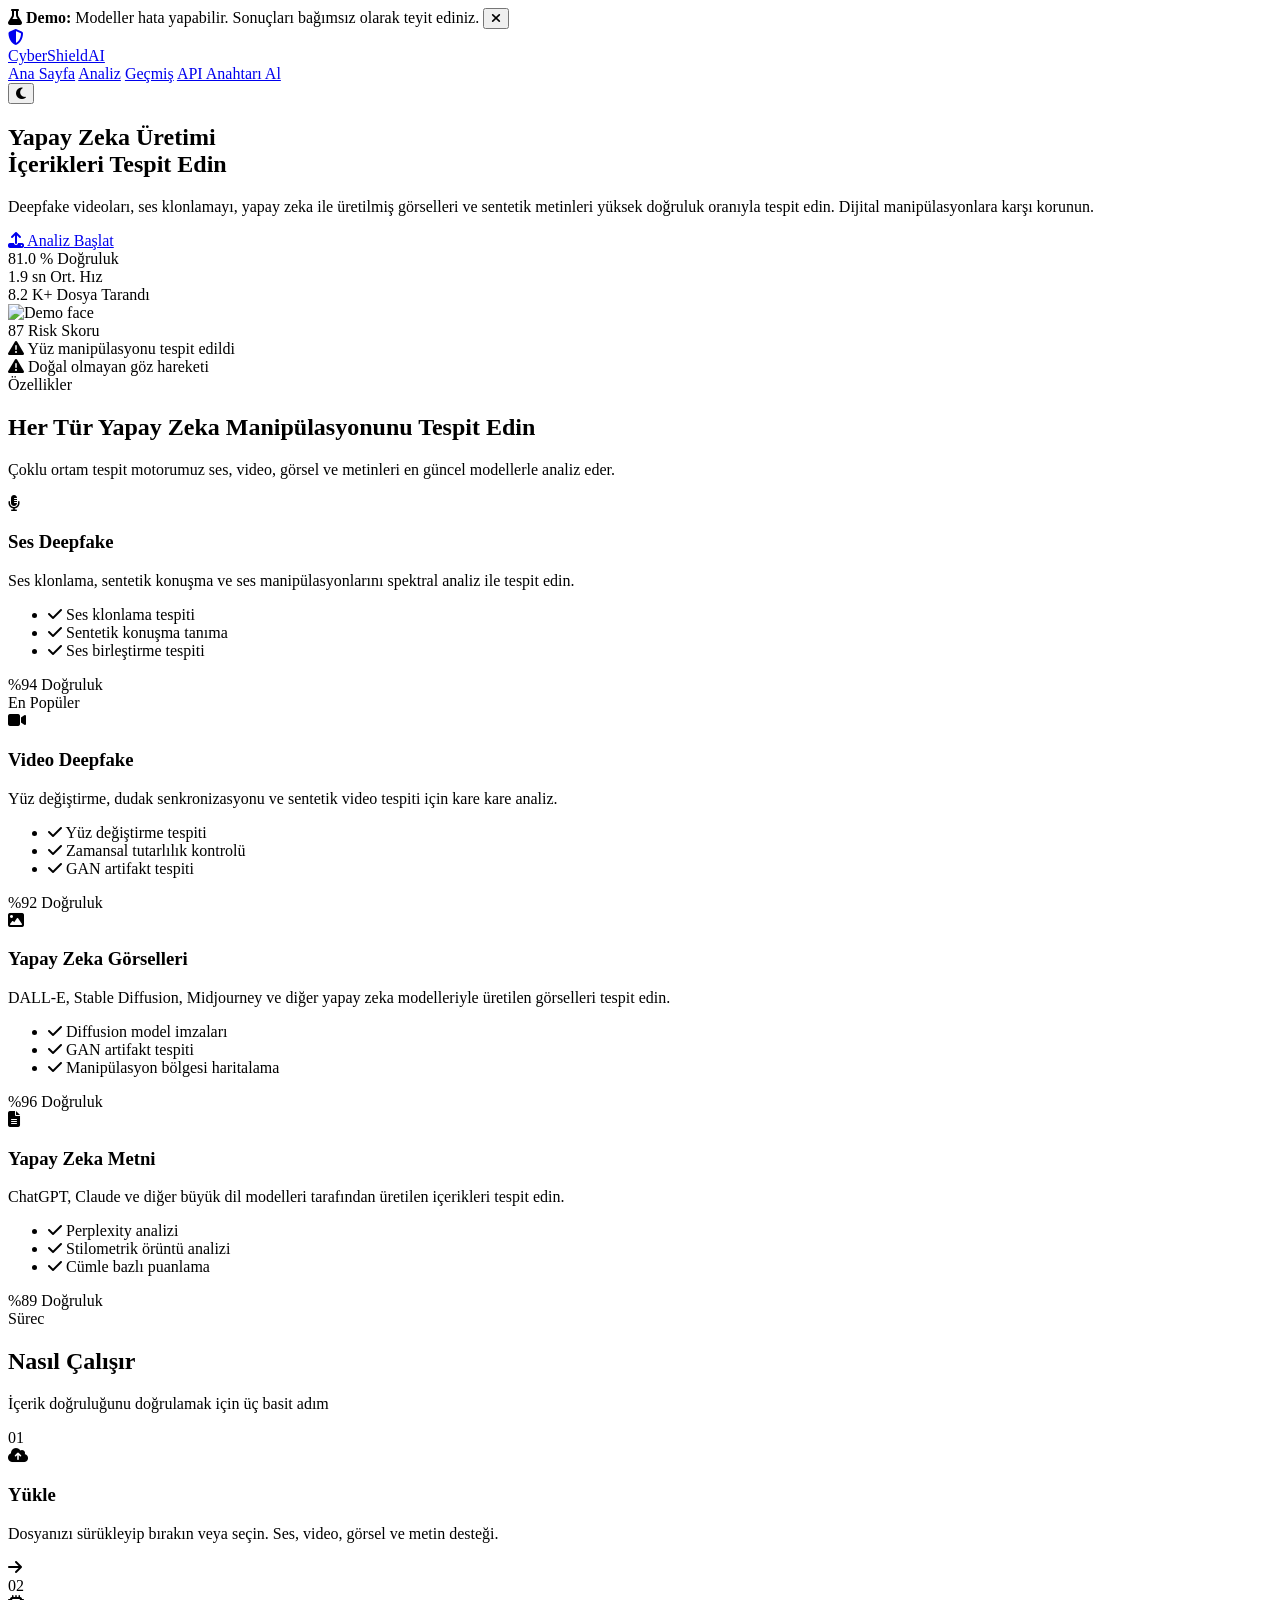
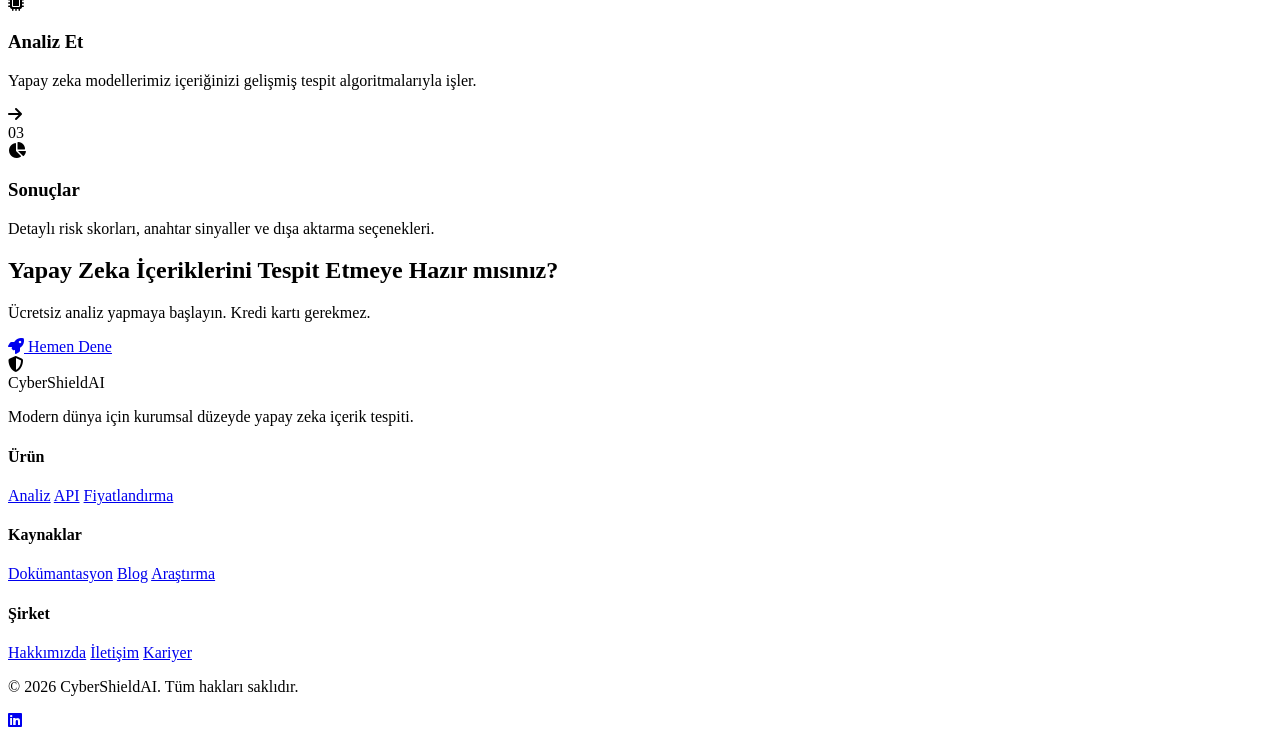
==== index.html @ 09f25995 "Rebrand from KovakAI to CyberShieldAI" ====
<!DOCTYPE html>
<html lang="en">
<head>
    <meta charset="UTF-8">
    <meta name="viewport" content="width=device-width, initial-scale=1.0">
    <title>CyberShieldAI - Yapay Zeka İçerik Tespit Platformu</title>
    <link rel="stylesheet" href="css/style.css">
    <link rel="stylesheet" href="https://cdnjs.cloudflare.com/ajax/libs/font-awesome/6.5.1/css/all.min.css">
    <link href="https://fonts.googleapis.com/css2?family=Inter:wght@300;400;500;600;700;800&display=swap" rel="stylesheet">
</head>
<body>
    <!-- Demo Disclaimer Banner -->
    <div class="demo-banner" id="demoBanner">
        <i class="fas fa-flask"></i>
        <span><strong>Demo:</strong> Modeller hata yapabilir. Sonuçları bağımsız olarak teyit ediniz.</span>
        <button class="banner-close" id="bannerClose" aria-label="Kapat"><i class="fas fa-times"></i></button>
    </div>

    <!-- Navigation -->
    <nav class="navbar">
        <div class="nav-container">
            <a href="index.html" class="logo">
                <div class="logo-icon">
                    <i class="fas fa-shield-halved"></i>
                </div>
                <span>CyberShieldAI</span>
            </a>
            <div class="nav-links">
                <a href="index.html" class="active">Ana Sayfa</a>
                <a href="analyze.html">Analiz</a>
                <a href="history.html">Geçmiş</a>
                <a href="api.html" class="nav-btn">API Anahtarı Al</a>
            </div>
            <button class="theme-toggle" id="themeToggle">
                <i class="fas fa-moon"></i>
            </button>
        </div>
    </nav>

    <!-- Hero Section -->
    <section class="hero">
        <div class="hero-bg">
            <div class="grid-overlay"></div>
            <div class="glow glow-1"></div>
            <div class="glow glow-2"></div>
        </div>
        <div class="hero-content">
            <h1 class="animate-fade-in-up">
                Yapay Zeka Üretimi<br>
                <span class="gradient-text">İçerikleri Tespit Edin</span>
            </h1>
            <p class="hero-subtitle animate-fade-in-up delay-1">
                Deepfake videoları, ses klonlamayı, yapay zeka ile üretilmiş görselleri ve sentetik metinleri 
                yüksek doğruluk oranıyla tespit edin. Dijital manipülasyonlara karşı korunun.
            </p>
            <div class="hero-buttons animate-fade-in-up delay-2">
                <a href="analyze.html" class="btn btn-primary btn-lg">
                    <i class="fas fa-upload"></i>
                    Analiz Başlat
                </a>
            </div>
            <div class="hero-stats animate-fade-in-up delay-3">
                <div class="stat">
                    <span class="stat-value" data-count="99.2">0</span>
                    <span class="stat-label">% Doğruluk</span>
                </div>
                <div class="stat-divider"></div>
                <div class="stat">
                    <span class="stat-value" data-count="2.3">0</span>
                    <span class="stat-label">sn Ort. Hız</span>
                </div>
                <div class="stat-divider"></div>
                <div class="stat">
                    <span class="stat-value" data-count="10">0</span>
                    <span class="stat-label">K+ Dosya Tarandı</span>
                </div>
            </div>
        </div>
        <div class="hero-visual animate-fade-in delay-2">
            <div class="demo-card">
                <div class="demo-card-header">
                    <span class="demo-dot red"></span>
                    <span class="demo-dot yellow"></span>
                    <span class="demo-dot green"></span>
                </div>
                <div class="demo-preview">
                    <div class="scan-animation">
                        <div class="scan-line"></div>
                        <img src="https://images.unsplash.com/photo-1507003211169-0a1dd7228f2d?w=300&h=300&fit=crop" alt="Demo face" class="demo-face">
                        <div class="detection-boxes">
                            <div class="detection-box box-1"></div>
                            <div class="detection-box box-2"></div>
                        </div>
                    </div>
                    <div class="demo-result">
                        <div class="risk-indicator high">
                            <span class="risk-value">87</span>
                            <span class="risk-label">Risk Skoru</span>
                        </div>
                        <div class="demo-signals">
                            <div class="signal high"><i class="fas fa-exclamation-triangle"></i> Yüz manipülasyonu tespit edildi</div>
                            <div class="signal medium"><i class="fas fa-warning"></i> Doğal olmayan göz hareketi</div>
                        </div>
                    </div>
                </div>
            </div>
        </div>
    </section>

    <!-- Features Section -->
    <section class="features" id="features">
        <div class="container">
            <div class="section-header">
                <span class="section-badge">Özellikler</span>
                <h2>Her Tür <span class="gradient-text">Yapay Zeka Manipülasyonunu</span> Tespit Edin</h2>
                <p>Çoklu ortam tespit motorumuz ses, video, görsel ve metinleri en güncel modellerle analiz eder.</p>
            </div>
            <div class="features-grid">
                <div class="feature-card">
                    <div class="feature-icon audio">
                        <i class="fas fa-microphone-lines"></i>
                    </div>
                    <h3>Ses Deepfake</h3>
                    <p>Ses klonlama, sentetik konuşma ve ses manipülasyonlarını spektral analiz ile tespit edin.</p>
                    <ul class="feature-list">
                        <li><i class="fas fa-check"></i> Ses klonlama tespiti</li>
                        <li><i class="fas fa-check"></i> Sentetik konuşma tanıma</li>
                        <li><i class="fas fa-check"></i> Ses birleştirme tespiti</li>
                    </ul>
                    <div class="feature-accuracy">
                        <div class="accuracy-bar">
                            <div class="accuracy-fill" style="width: 94%"></div>
                        </div>
                        <span>%94 Doğruluk</span>
                    </div>
                </div>
                <div class="feature-card featured">
                    <div class="featured-badge">En Popüler</div>
                    <div class="feature-icon video">
                        <i class="fas fa-video"></i>
                    </div>
                    <h3>Video Deepfake</h3>
                    <p>Yüz değiştirme, dudak senkronizasyonu ve sentetik video tespiti için kare kare analiz.</p>
                    <ul class="feature-list">
                        <li><i class="fas fa-check"></i> Yüz değiştirme tespiti</li>
                        <li><i class="fas fa-check"></i> Zamansal tutarlılık kontrolü</li>
                        <li><i class="fas fa-check"></i> GAN artifakt tespiti</li>
                    </ul>
                    <div class="feature-accuracy">
                        <div class="accuracy-bar">
                            <div class="accuracy-fill" style="width: 92%"></div>
                        </div>
                        <span>%92 Doğruluk</span>
                    </div>
                </div>
                <div class="feature-card">
                    <div class="feature-icon image">
                        <i class="fas fa-image"></i>
                    </div>
                    <h3>Yapay Zeka Görselleri</h3>
                    <p>DALL-E, Stable Diffusion, Midjourney ve diğer yapay zeka modelleriyle üretilen görselleri tespit edin.</p>
                    <ul class="feature-list">
                        <li><i class="fas fa-check"></i> Diffusion model imzaları</li>
                        <li><i class="fas fa-check"></i> GAN artifakt tespiti</li>
                        <li><i class="fas fa-check"></i> Manipülasyon bölgesi haritalama</li>
                    </ul>
                    <div class="feature-accuracy">
                        <div class="accuracy-bar">
                            <div class="accuracy-fill" style="width: 96%"></div>
                        </div>
                        <span>%96 Doğruluk</span>
                    </div>
                </div>
                <div class="feature-card">
                    <div class="feature-icon text">
                        <i class="fas fa-file-lines"></i>
                    </div>
                    <h3>Yapay Zeka Metni</h3>
                    <p>ChatGPT, Claude ve diğer büyük dil modelleri tarafından üretilen içerikleri tespit edin.</p>
                    <ul class="feature-list">
                        <li><i class="fas fa-check"></i> Perplexity analizi</li>
                        <li><i class="fas fa-check"></i> Stilometrik örüntü analizi</li>
                        <li><i class="fas fa-check"></i> Cümle bazlı puanlama</li>
                    </ul>
                    <div class="feature-accuracy">
                        <div class="accuracy-bar">
                            <div class="accuracy-fill" style="width: 89%"></div>
                        </div>
                        <span>%89 Doğruluk</span>
                    </div>
                </div>
            </div>
        </div>
    </section>

    <!-- How It Works -->
    <section class="how-it-works">
        <div class="container">
            <div class="section-header">
                <span class="section-badge">Sürec</span>
                <h2>Nasıl <span class="gradient-text">Çalışır</span></h2>
                <p>İçerik doğruluğunu doğrulamak için üç basit adım</p>
            </div>
            <div class="steps">
                <div class="step">
                    <div class="step-number">01</div>
                    <div class="step-icon">
                        <i class="fas fa-cloud-arrow-up"></i>
                    </div>
                    <h3>Yükle</h3>
                    <p>Dosyanızı sürükleyip bırakın veya seçin. Ses, video, görsel ve metin desteği.</p>
                </div>
                <div class="step-connector">
                    <div class="connector-line"></div>
                    <i class="fas fa-arrow-right"></i>
                </div>
                <div class="step">
                    <div class="step-number">02</div>
                    <div class="step-icon">
                        <i class="fas fa-microchip"></i>
                    </div>
                    <h3>Analiz Et</h3>
                    <p>Yapay zeka modellerimiz içeriğinizi gelişmiş tespit algoritmalarıyla işler.</p>
                </div>
                <div class="step-connector">
                    <div class="connector-line"></div>
                    <i class="fas fa-arrow-right"></i>
                </div>
                <div class="step">
                    <div class="step-number">03</div>
                    <div class="step-icon">
                        <i class="fas fa-chart-pie"></i>
                    </div>
                    <h3>Sonuçlar</h3>
                    <p>Detaylı risk skorları, anahtar sinyaller ve dışa aktarma seçenekleri.</p>
                </div>
            </div>
        </div>
    </section>

    <!-- CTA Section -->
    <section class="cta">
        <div class="container">
            <div class="cta-content">
                <h2>Yapay Zeka İçeriklerini Tespit Etmeye Hazır mısınız?</h2>
                <p>Ücretsiz analiz yapmaya başlayın. Kredi kartı gerekmez.</p>
                <a href="analyze.html" class="btn btn-primary btn-lg">
                    <i class="fas fa-rocket"></i>
                    Hemen Dene
                </a>
            </div>
        </div>
    </section>

    <!-- Footer -->
    <footer class="footer">
        <div class="container">
            <div class="footer-content">
                <div class="footer-brand">
                    <div class="logo">
                        <div class="logo-icon">
                            <i class="fas fa-shield-halved"></i>
                        </div>
                        <span>CyberShieldAI</span>
                    </div>
                    <p>Modern dünya için kurumsal düzeyde yapay zeka içerik tespiti.</p>
                </div>
                <div class="footer-links">
                    <div class="footer-column">
                        <h4>Ürün</h4>
                        <a href="analyze.html">Analiz</a>
                        <a href="api.html">API</a>
                        <a href="pricing.html">Fiyatlandırma</a>
                    </div>
                    <div class="footer-column">
                        <h4>Kaynaklar</h4>
                        <a href="about.html">Dokümantasyon</a>
                        <a href="about.html">Blog</a>
                        <a href="about.html">Araştırma</a>
                    </div>
                    <div class="footer-column">
                        <h4>Şirket</h4>
                        <a href="about.html">Hakkımızda</a>
                        <a href="contact.html">İletişim</a>
                        <a href="contact.html">Kariyer</a>
                    </div>
                </div>
            </div>
            <div class="footer-bottom">
                <p>&copy; 2026 CyberShieldAI. Tüm hakları saklıdır.</p>
                <div class="footer-social">
                    <a href="https://www.linkedin.com/company/cybershieldai" target="_blank" rel="noopener"><i class="fab fa-linkedin"></i></a>
                </div>
            </div>
        </div>
    </footer>

    <script src="js/main.js"></script>
</body>
</html>
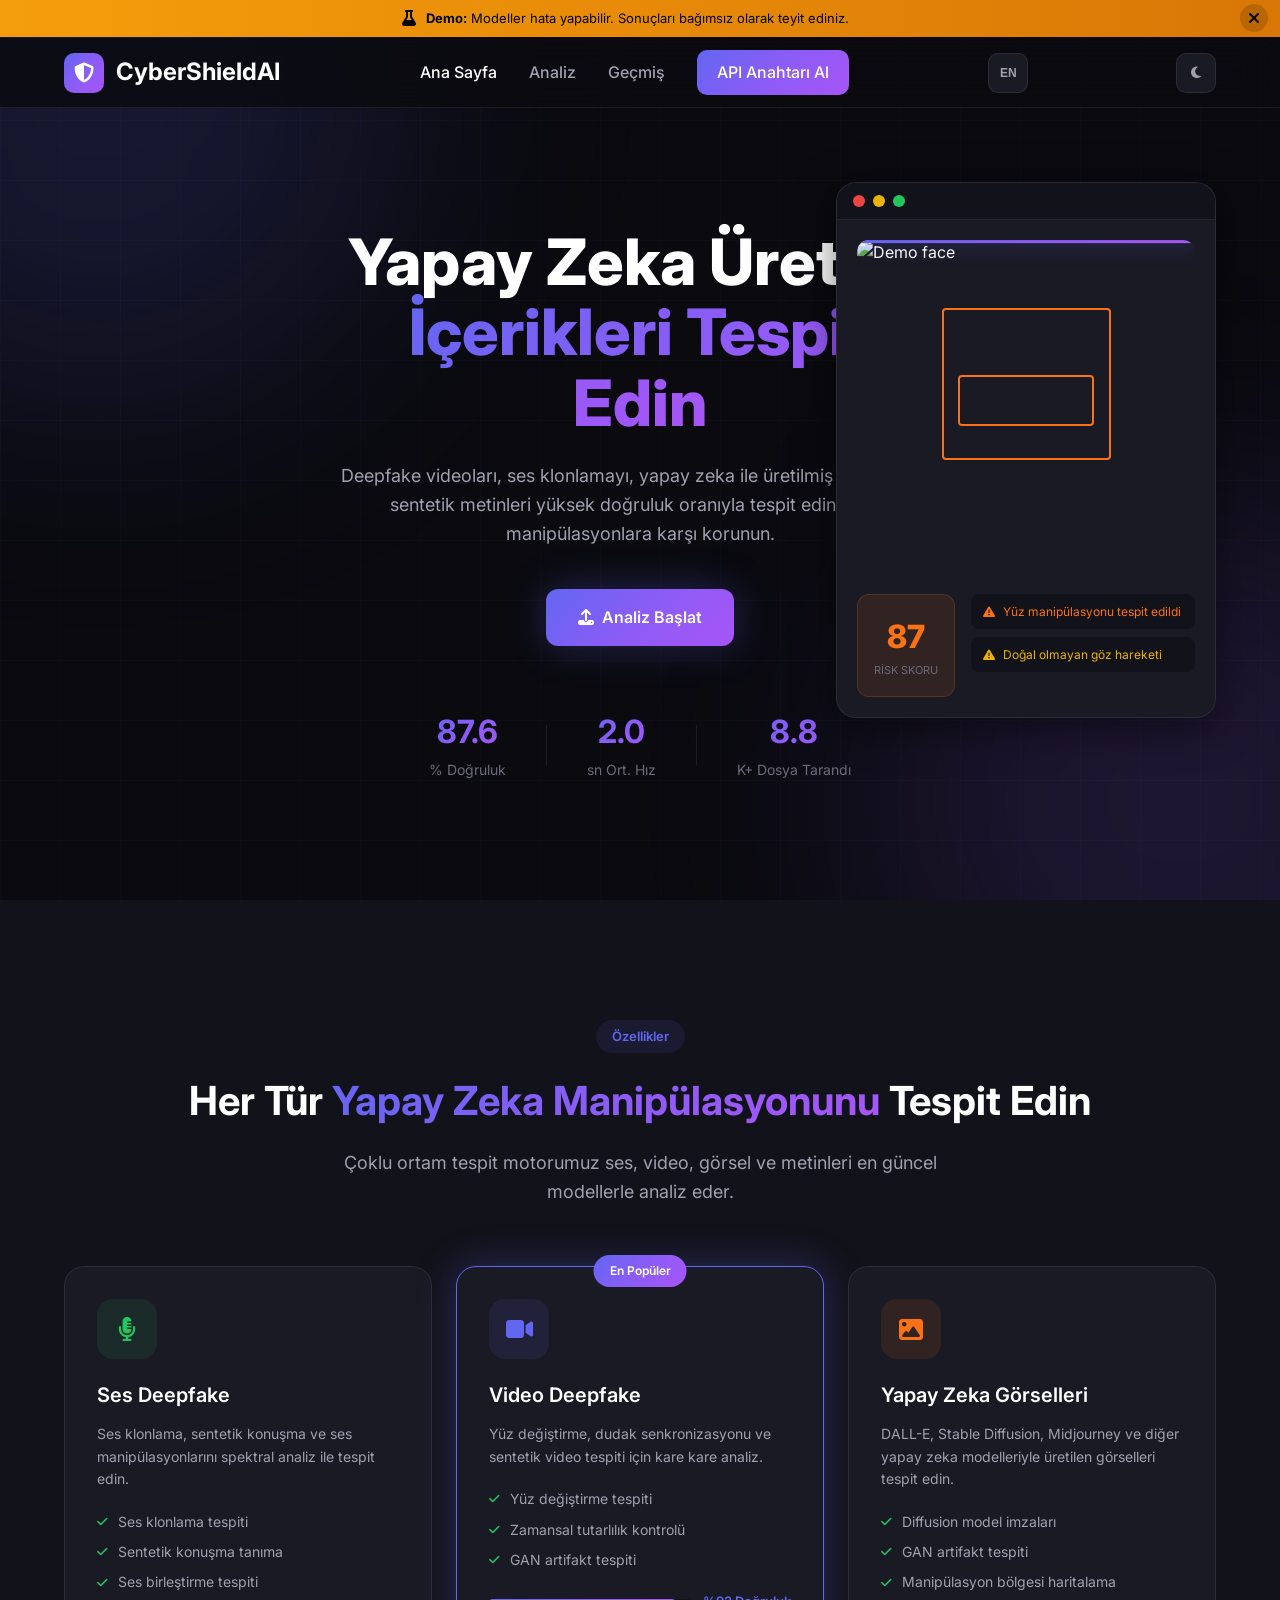
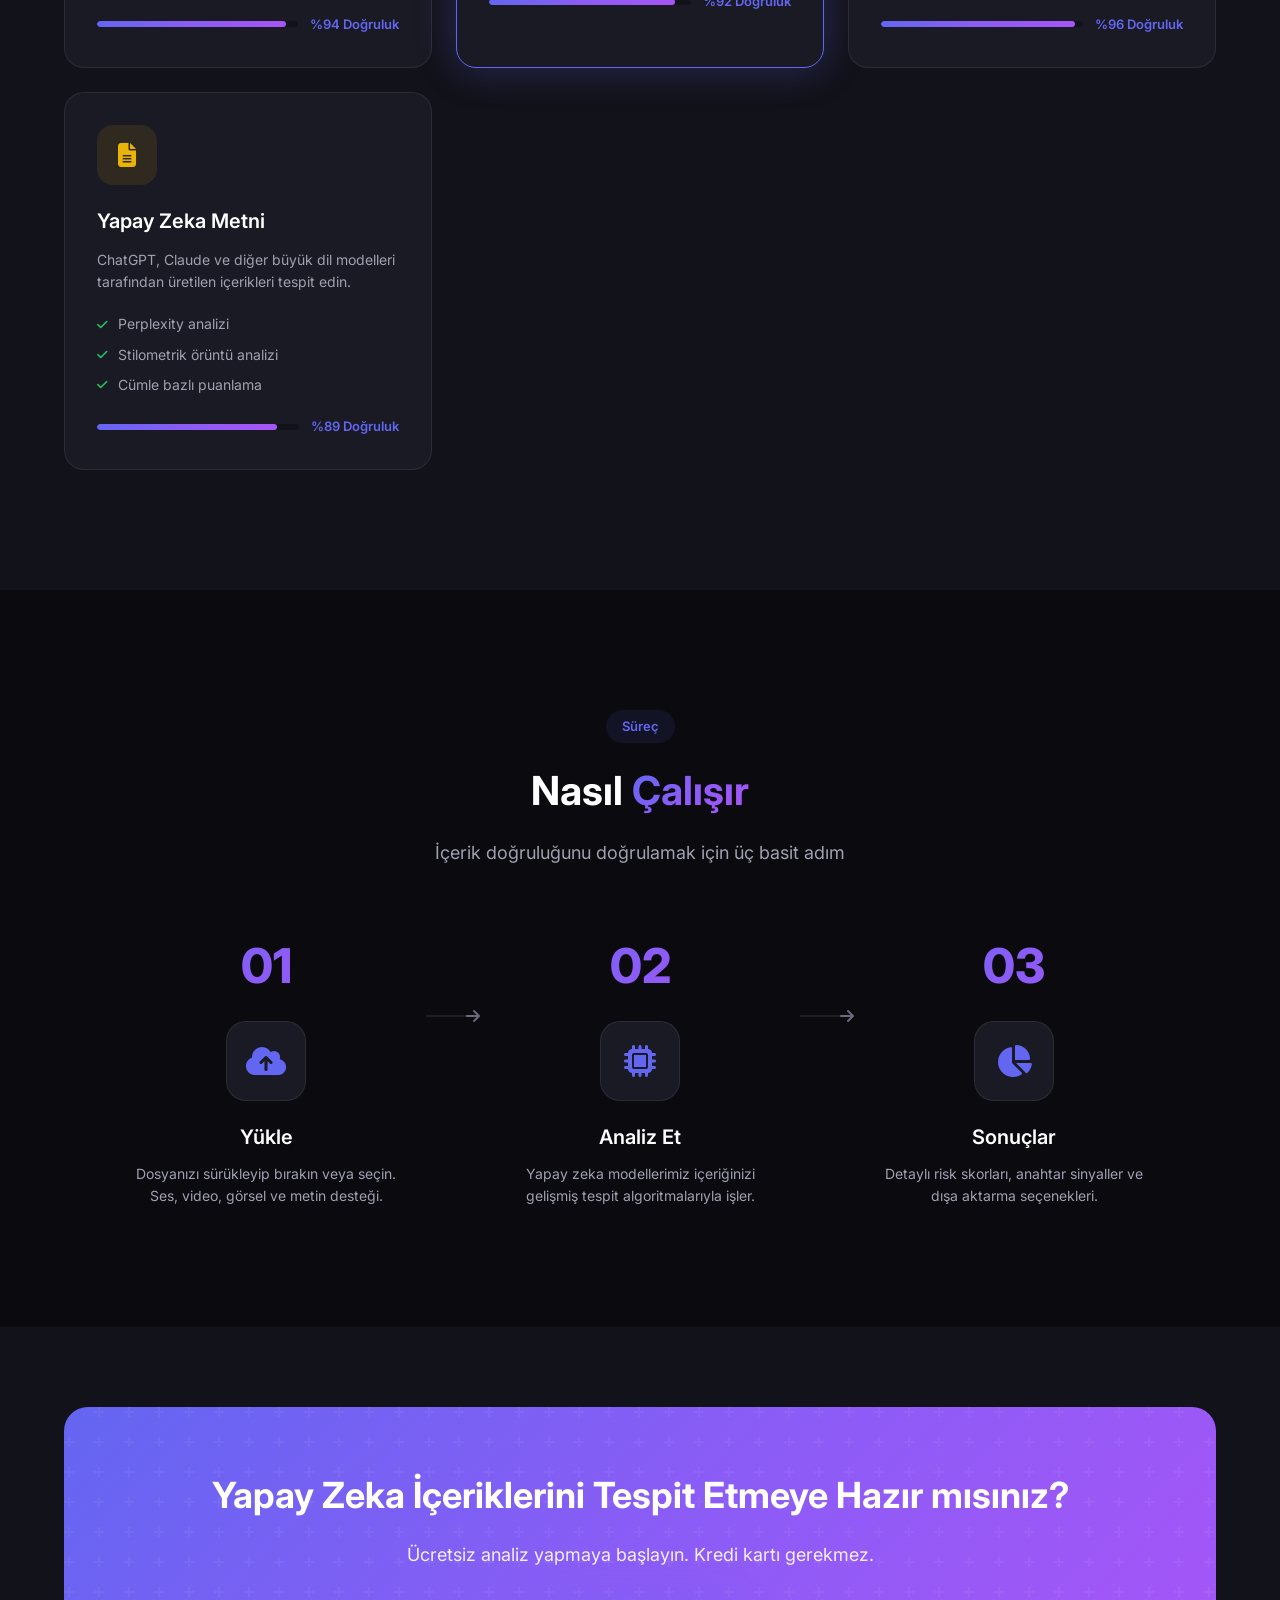
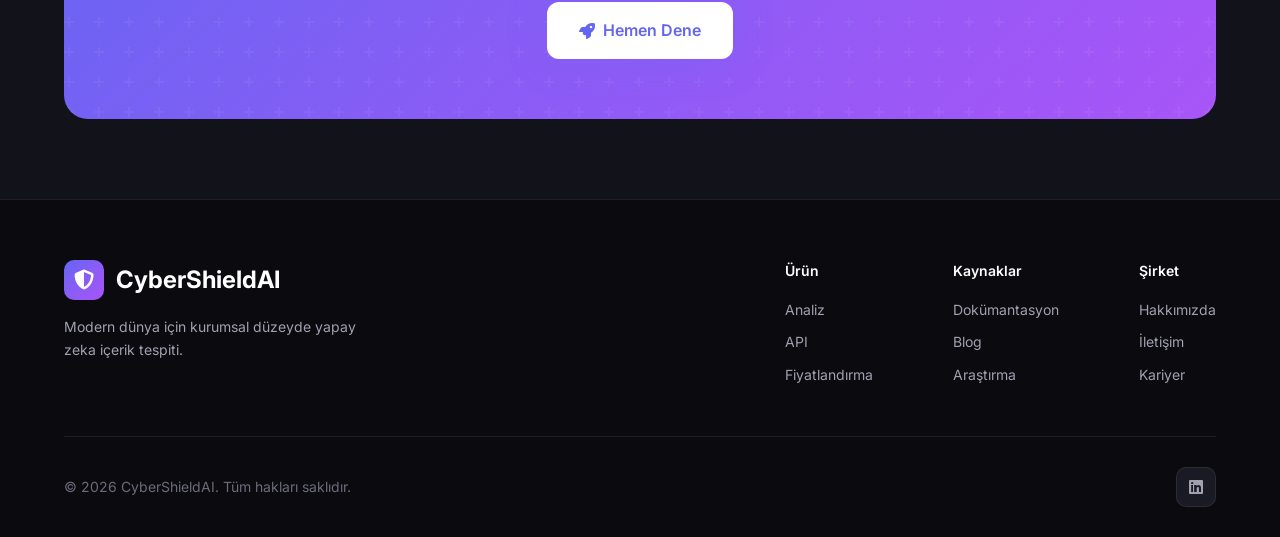
==== commit 145f19a0: "Add bilingual TR/EN language support with toggle button" ====
--- a/index.html
+++ b/index.html
@@ -12,7 +12,7 @@
     <!-- Demo Disclaimer Banner -->
     <div class="demo-banner" id="demoBanner">
         <i class="fas fa-flask"></i>
-        <span><strong>Demo:</strong> Modeller hata yapabilir. Sonuçları bağımsız olarak teyit ediniz.</span>
+        <span data-i18n="banner.text"><strong>Demo:</strong> Modeller hata yapabilir. Sonuçları bağımsız olarak teyit ediniz.</span>
         <button class="banner-close" id="bannerClose" aria-label="Kapat"><i class="fas fa-times"></i></button>
     </div>
 
@@ -27,10 +27,13 @@
             </a>
             <div class="nav-links">
                 <a href="index.html" class="active">Ana Sayfa</a>
-                <a href="analyze.html">Analiz</a>
-                <a href="history.html">Geçmiş</a>
-                <a href="api.html" class="nav-btn">API Anahtarı Al</a>
-            </div>
+                <a href="analyze.html" data-i18n="nav.analyze">Analiz</a>
+                <a href="history.html" data-i18n="nav.history">Geçmiş</a>
+                <a href="api.html" class="nav-btn" data-i18n="nav.api">API Anahtarı Al</a>
+            </div>
+            <button class="lang-toggle" id="langToggle" title="Switch Language">
+                <span>EN</span>
+            </button>
             <button class="theme-toggle" id="themeToggle">
                 <i class="fas fa-moon"></i>
             </button>
@@ -46,33 +49,33 @@
         </div>
         <div class="hero-content">
             <h1 class="animate-fade-in-up">
-                Yapay Zeka Üretimi<br>
-                <span class="gradient-text">İçerikleri Tespit Edin</span>
+                <span data-i18n="hero.title1">Yapay Zeka Üretimi</span><br>
+                <span class="gradient-text" data-i18n="hero.title2">İçerikleri Tespit Edin</span>
             </h1>
-            <p class="hero-subtitle animate-fade-in-up delay-1">
+            <p class="hero-subtitle animate-fade-in-up delay-1" data-i18n="hero.subtitle">
                 Deepfake videoları, ses klonlamayı, yapay zeka ile üretilmiş görselleri ve sentetik metinleri 
                 yüksek doğruluk oranıyla tespit edin. Dijital manipülasyonlara karşı korunun.
             </p>
             <div class="hero-buttons animate-fade-in-up delay-2">
                 <a href="analyze.html" class="btn btn-primary btn-lg">
                     <i class="fas fa-upload"></i>
-                    Analiz Başlat
+                    <span data-i18n="hero.cta">Analiz Başlat</span>
                 </a>
             </div>
             <div class="hero-stats animate-fade-in-up delay-3">
                 <div class="stat">
                     <span class="stat-value" data-count="99.2">0</span>
-                    <span class="stat-label">% Doğruluk</span>
+                    <span class="stat-label" data-i18n="hero.accuracy">% Doğruluk</span>
                 </div>
                 <div class="stat-divider"></div>
                 <div class="stat">
                     <span class="stat-value" data-count="2.3">0</span>
-                    <span class="stat-label">sn Ort. Hız</span>
+                    <span class="stat-label" data-i18n="hero.speed">sn Ort. Hız</span>
                 </div>
                 <div class="stat-divider"></div>
                 <div class="stat">
                     <span class="stat-value" data-count="10">0</span>
-                    <span class="stat-label">K+ Dosya Tarandı</span>
+                    <span class="stat-label" data-i18n="hero.scanned">K+ Dosya Tarandı</span>
                 </div>
             </div>
         </div>
@@ -95,11 +98,11 @@
                     <div class="demo-result">
                         <div class="risk-indicator high">
                             <span class="risk-value">87</span>
-                            <span class="risk-label">Risk Skoru</span>
+                            <span class="risk-label" data-i18n="demo.riskScore">Risk Skoru</span>
                         </div>
                         <div class="demo-signals">
-                            <div class="signal high"><i class="fas fa-exclamation-triangle"></i> Yüz manipülasyonu tespit edildi</div>
-                            <div class="signal medium"><i class="fas fa-warning"></i> Doğal olmayan göz hareketi</div>
+                            <div class="signal high"><i class="fas fa-exclamation-triangle"></i> <span data-i18n="demo.signal1">Yüz manipülasyonu tespit edildi</span></div>
+                            <div class="signal medium"><i class="fas fa-warning"></i> <span data-i18n="demo.signal2">Doğal olmayan göz hareketi</span></div>
                         </div>
                     </div>
                 </div>
@@ -111,82 +114,82 @@
     <section class="features" id="features">
         <div class="container">
             <div class="section-header">
-                <span class="section-badge">Özellikler</span>
-                <h2>Her Tür <span class="gradient-text">Yapay Zeka Manipülasyonunu</span> Tespit Edin</h2>
-                <p>Çoklu ortam tespit motorumuz ses, video, görsel ve metinleri en güncel modellerle analiz eder.</p>
+                <span class="section-badge" data-i18n="features.badge">Özellikler</span>
+                <h2 data-i18n="features.title">Her Tür <span class="gradient-text">Yapay Zeka Manipülasyonunu</span> Tespit Edin</h2>
+                <p data-i18n="features.subtitle">Çoklu ortam tespit motorumuz ses, video, görsel ve metinleri en güncel modellerle analiz eder.</p>
             </div>
             <div class="features-grid">
                 <div class="feature-card">
                     <div class="feature-icon audio">
                         <i class="fas fa-microphone-lines"></i>
                     </div>
-                    <h3>Ses Deepfake</h3>
-                    <p>Ses klonlama, sentetik konuşma ve ses manipülasyonlarını spektral analiz ile tespit edin.</p>
+                    <h3 data-i18n="features.audio.title">Ses Deepfake</h3>
+                    <p data-i18n="features.audio.desc">Ses klonlama, sentetik konuşma ve ses manipülasyonlarını spektral analiz ile tespit edin.</p>
                     <ul class="feature-list">
-                        <li><i class="fas fa-check"></i> Ses klonlama tespiti</li>
-                        <li><i class="fas fa-check"></i> Sentetik konuşma tanıma</li>
-                        <li><i class="fas fa-check"></i> Ses birleştirme tespiti</li>
+                        <li><i class="fas fa-check"></i> <span data-i18n="features.audio.item1">Ses klonlama tespiti</span></li>
+                        <li><i class="fas fa-check"></i> <span data-i18n="features.audio.item2">Sentetik konuşma tanıma</span></li>
+                        <li><i class="fas fa-check"></i> <span data-i18n="features.audio.item3">Ses birleştirme tespiti</span></li>
                     </ul>
                     <div class="feature-accuracy">
                         <div class="accuracy-bar">
                             <div class="accuracy-fill" style="width: 94%"></div>
                         </div>
-                        <span>%94 Doğruluk</span>
+                        <span>%94 <span data-i18n="features.accuracy">Doğruluk</span></span>
                     </div>
                 </div>
                 <div class="feature-card featured">
-                    <div class="featured-badge">En Popüler</div>
+                    <div class="featured-badge" data-i18n="features.video.badge">En Popüler</div>
                     <div class="feature-icon video">
                         <i class="fas fa-video"></i>
                     </div>
-                    <h3>Video Deepfake</h3>
-                    <p>Yüz değiştirme, dudak senkronizasyonu ve sentetik video tespiti için kare kare analiz.</p>
+                    <h3 data-i18n="features.video.title">Video Deepfake</h3>
+                    <p data-i18n="features.video.desc">Yüz değiştirme, dudak senkronizasyonu ve sentetik video tespiti için kare kare analiz.</p>
                     <ul class="feature-list">
-                        <li><i class="fas fa-check"></i> Yüz değiştirme tespiti</li>
-                        <li><i class="fas fa-check"></i> Zamansal tutarlılık kontrolü</li>
-                        <li><i class="fas fa-check"></i> GAN artifakt tespiti</li>
+                        <li><i class="fas fa-check"></i> <span data-i18n="features.video.item1">Yüz değiştirme tespiti</span></li>
+                        <li><i class="fas fa-check"></i> <span data-i18n="features.video.item2">Zamansal tutarlılık kontrolü</span></li>
+                        <li><i class="fas fa-check"></i> <span data-i18n="features.video.item3">GAN artifakt tespiti</span></li>
                     </ul>
                     <div class="feature-accuracy">
                         <div class="accuracy-bar">
                             <div class="accuracy-fill" style="width: 92%"></div>
                         </div>
-                        <span>%92 Doğruluk</span>
+                        <span>%92 <span data-i18n="features.accuracy">Doğruluk</span></span>
                     </div>
                 </div>
                 <div class="feature-card">
                     <div class="feature-icon image">
                         <i class="fas fa-image"></i>
                     </div>
-                    <h3>Yapay Zeka Görselleri</h3>
-                    <p>DALL-E, Stable Diffusion, Midjourney ve diğer yapay zeka modelleriyle üretilen görselleri tespit edin.</p>
+                    <h3 data-i18n="features.image.title">Yapay Zeka Görselleri</h3>
+                    <p data-i18n="features.image.desc">DALL-E, Stable Diffusion, Midjourney ve diğer yapay zeka modelleriyle üretilen görselleri tespit edin.</p>
                     <ul class="feature-list">
-                        <li><i class="fas fa-check"></i> Diffusion model imzaları</li>
-                        <li><i class="fas fa-check"></i> GAN artifakt tespiti</li>
-                        <li><i class="fas fa-check"></i> Manipülasyon bölgesi haritalama</li>
+                        <li><i class="fas fa-check"></i> <span data-i18n="features.image.item1">Diffusion model imzaları</span></li>
+                        <li><i class="fas fa-check"></i> <span data-i18n="features.image.item2">GAN artifakt tespiti</span></li>
+                        <li><i class="fas fa-check"></i> <span data-i18n="features.image.item3">Manipülasyon bölgesi haritalama</span></li>
                     </ul>
                     <div class="feature-accuracy">
                         <div class="accuracy-bar">
                             <div class="accuracy-fill" style="width: 96%"></div>
                         </div>
-                        <span>%96 Doğruluk</span>
+                        <span>%96 <span data-i18n="features.accuracy">Doğruluk</span></span>
                     </div>
                 </div>
                 <div class="feature-card">
                     <div class="feature-icon text">
                         <i class="fas fa-file-lines"></i>
                     </div>
-                    <h3>Yapay Zeka Metni</h3>
-                    <p>ChatGPT, Claude ve diğer büyük dil modelleri tarafından üretilen içerikleri tespit edin.</p>
+                    <h3 data-i18n="features.text.title">Yapay Zeka Metni</h3>
+                    <p data-i18n="features.text.desc">ChatGPT, Claude ve diğer büyük dil modelleri tarafından üretilen içerikleri tespit edin.</p>
                     <ul class="feature-list">
-                        <li><i class="fas fa-check"></i> Perplexity analizi</li>
-                        <li><i class="fas fa-check"></i> Stilometrik örüntü analizi</li>
-                        <li><i class="fas fa-check"></i> Cümle bazlı puanlama</li>
+                        <li><i class="fas fa-check"></i> <span data-i18n="features.text.item1">Perplexity analizi</span></li>
+                        <li><i class="fas fa-check"></i> <span data-i18n="features.text.item2">Stilometrik örüntü analizi</span></li>
+                        <li><i class="fas fa-check"></i> <span data-i18n="features.text.item3">Cümle bazlı puanlama</span></li>
                     </ul>
                     <div class="feature-accuracy">
                         <div class="accuracy-bar">
                             <div class="accuracy-fill" style="width: 89%"></div>
                         </div>
-                        <span>%89 Doğruluk</span>
+                        <span>%89 <span data-i18n="features.accuracy">Doğruluk</span></span>
                     </div>
                 </div>
             </div>
@@ -197,9 +200,9 @@
     <section class="how-it-works">
         <div class="container">
             <div class="section-header">
-                <span class="section-badge">Sürec</span>
-                <h2>Nasıl <span class="gradient-text">Çalışır</span></h2>
-                <p>İçerik doğruluğunu doğrulamak için üç basit adım</p>
+                <span class="section-badge" data-i18n="how.badge">Sürec</span>
+                <h2 data-i18n="how.title">Nasıl <span class="gradient-text">Çalışır</span></h2>
+                <p data-i18n="how.subtitle">İçerik doğruluğunu doğrulamak için üç basit adım</p>
             </div>
             <div class="steps">
                 <div class="step">
@@ -207,8 +210,8 @@
                     <div class="step-icon">
                         <i class="fas fa-cloud-arrow-up"></i>
                     </div>
-                    <h3>Yükle</h3>
-                    <p>Dosyanızı sürükleyip bırakın veya seçin. Ses, video, görsel ve metin desteği.</p>
+                    <h3 data-i18n="how.step1.title">Yükle</h3>
+                    <p data-i18n="how.step1.desc">Dosyanızı sürükleyip bırakın veya seçin. Ses, video, görsel ve metin desteği.</p>
                 </div>
                 <div class="step-connector">
                     <div class="connector-line"></div>
@@ -219,8 +222,8 @@
                     <div class="step-icon">
                         <i class="fas fa-microchip"></i>
                     </div>
-                    <h3>Analiz Et</h3>
-                    <p>Yapay zeka modellerimiz içeriğinizi gelişmiş tespit algoritmalarıyla işler.</p>
+                    <h3 data-i18n="how.step2.title">Analiz Et</h3>
+                    <p data-i18n="how.step2.desc">Yapay zeka modellerimiz içeriğinizi gelişmiş tespit algoritmalarıyla işler.</p>
                 </div>
                 <div class="step-connector">
                     <div class="connector-line"></div>
@@ -231,8 +234,8 @@
                     <div class="step-icon">
                         <i class="fas fa-chart-pie"></i>
                     </div>
-                    <h3>Sonuçlar</h3>
-                    <p>Detaylı risk skorları, anahtar sinyaller ve dışa aktarma seçenekleri.</p>
+                    <h3 data-i18n="how.step3.title">Sonuçlar</h3>
+                    <p data-i18n="how.step3.desc">Detaylı risk skorları, anahtar sinyaller ve dışa aktarma seçenekleri.</p>
                 </div>
             </div>
         </div>
@@ -242,11 +245,11 @@
     <section class="cta">
         <div class="container">
             <div class="cta-content">
-                <h2>Yapay Zeka İçeriklerini Tespit Etmeye Hazır mısınız?</h2>
-                <p>Ücretsiz analiz yapmaya başlayın. Kredi kartı gerekmez.</p>
+                <h2 data-i18n="cta.title">Yapay Zeka İçeriklerini Tespit Etmeye Hazır mısınız?</h2>
+                <p data-i18n="cta.subtitle">Ücretsiz analiz yapmaya başlayın. Kredi kartı gerekmez.</p>
                 <a href="analyze.html" class="btn btn-primary btn-lg">
                     <i class="fas fa-rocket"></i>
-                    Hemen Dene
+                    <span data-i18n="cta.button">Hemen Dene</span>
                 </a>
             </div>
         </div>
@@ -263,33 +266,33 @@
                         </div>
                         <span>CyberShieldAI</span>
                     </div>
-                    <p>Modern dünya için kurumsal düzeyde yapay zeka içerik tespiti.</p>
+                    <p data-i18n="footer.tagline">Modern dünya için kurumsal düzeyde yapay zeka içerik tespiti.</p>
                 </div>
                 <div class="footer-links">
                     <div class="footer-column">
-                        <h4>Ürün</h4>
-                        <a href="analyze.html">Analiz</a>
+                        <h4 data-i18n="footer.product">Ürün</h4>
+                        <a href="analyze.html" data-i18n="nav.analyze">Analiz</a>
                         <a href="api.html">API</a>
-                        <a href="pricing.html">Fiyatlandırma</a>
+                        <a href="pricing.html" data-i18n="footer.pricing">Fiyatlandırma</a>
                     </div>
                     <div class="footer-column">
-                        <h4>Kaynaklar</h4>
-                        <a href="about.html">Dokümantasyon</a>
-                        <a href="about.html">Blog</a>
-                        <a href="about.html">Araştırma</a>
+                        <h4 data-i18n="footer.resources">Kaynaklar</h4>
+                        <a href="about.html" data-i18n="footer.docs">Dokümantasyon</a>
+                        <a href="about.html" data-i18n="footer.blog">Blog</a>
+                        <a href="about.html" data-i18n="footer.research">Araştırma</a>
                     </div>
                     <div class="footer-column">
-                        <h4>Şirket</h4>
-                        <a href="about.html">Hakkımızda</a>
-                        <a href="contact.html">İletişim</a>
-                        <a href="contact.html">Kariyer</a>
+                        <h4 data-i18n="footer.company">Şirket</h4>
+                        <a href="about.html" data-i18n="footer.about">Hakkımızda</a>
+                        <a href="contact.html" data-i18n="footer.contact">İletişim</a>
+                        <a href="contact.html" data-i18n="footer.careers">Kariyer</a>
                     </div>
                 </div>
             </div>
             <div class="footer-bottom">
-                <p>&copy; 2026 CyberShieldAI. Tüm hakları saklıdır.</p>
+                <p data-i18n="footer.copyright">&copy; 2026 CyberShieldAI. Tüm hakları saklıdır.</p>
                 <div class="footer-social">
-                    <a href="https://www.linkedin.com/company/cybershieldai" target="_blank" rel="noopener"><i class="fab fa-linkedin"></i></a>
+                    <a href="#"><i class="fab fa-linkedin"></i></a>
                 </div>
             </div>
         </div>
--- a/css/style.css
+++ b/css/style.css
@@ -0,0 +1,1038 @@
+/* ===== CSS Variables ===== */
+:root {
+    /* Colors */
+    --bg-primary: #0a0a0f;
+    --bg-secondary: #12121a;
+    --bg-card: #1a1a24;
+    --bg-card-hover: #22222e;
+    
+    --text-primary: #ffffff;
+    --text-secondary: #a0a0b0;
+    --text-muted: #6b6b7b;
+    
+    --accent-primary: #6366f1;
+    --accent-secondary: #8b5cf6;
+    --accent-gradient: linear-gradient(135deg, #6366f1 0%, #8b5cf6 50%, #a855f7 100%);
+    
+    --risk-low: #22c55e;
+    --risk-medium: #eab308;
+    --risk-high: #f97316;
+    --risk-critical: #ef4444;
+    
+    --border-color: rgba(255, 255, 255, 0.08);
+    --border-color-hover: rgba(255, 255, 255, 0.15);
+    
+    /* Spacing */
+    --nav-height: 70px;
+    --container-max: 1200px;
+    
+    /* Transitions */
+    --transition-fast: 0.15s ease;
+    --transition-normal: 0.3s ease;
+    --transition-slow: 0.5s ease;
+    
+    /* Shadows */
+    --shadow-sm: 0 2px 8px rgba(0, 0, 0, 0.3);
+    --shadow-md: 0 4px 20px rgba(0, 0, 0, 0.4);
+    --shadow-lg: 0 8px 40px rgba(0, 0, 0, 0.5);
+    --shadow-glow: 0 0 40px rgba(99, 102, 241, 0.3);
+}
+
+/* Light theme */
+[data-theme="light"] {
+    --bg-primary: #f8fafc;
+    --bg-secondary: #f1f5f9;
+    --bg-card: #ffffff;
+    --bg-card-hover: #f8fafc;
+    --text-primary: #0f172a;
+    --text-secondary: #475569;
+    --text-muted: #94a3b8;
+    --border-color: rgba(0, 0, 0, 0.08);
+    --border-color-hover: rgba(0, 0, 0, 0.15);
+}
+
+/* ===== Reset & Base ===== */
+*, *::before, *::after {
+    margin: 0;
+    padding: 0;
+    box-sizing: border-box;
+}
+
+html {
+    scroll-behavior: smooth;
+}
+
+body {
+    font-family: 'Inter', -apple-system, BlinkMacSystemFont, sans-serif;
+    background: var(--bg-primary);
+    color: var(--text-primary);
+    line-height: 1.6;
+    overflow-x: hidden;
+}
+
+a {
+    text-decoration: none;
+    color: inherit;
+}
+
+img {
+    max-width: 100%;
+    height: auto;
+}
+
+/* ===== Utilities ===== */
+.container {
+    max-width: var(--container-max);
+    margin: 0 auto;
+    padding: 0 24px;
+}
+
+.gradient-text {
+    background: var(--accent-gradient);
+    -webkit-background-clip: text;
+    -webkit-text-fill-color: transparent;
+    background-clip: text;
+}
+
+/* ===== Animations ===== */
+@keyframes fadeIn {
+    from { opacity: 0; }
+    to { opacity: 1; }
+}
+
+@keyframes fadeInUp {
+    from {
+        opacity: 0;
+        transform: translateY(30px);
+    }
+    to {
+        opacity: 1;
+        transform: translateY(0);
+    }
+}
+
+@keyframes pulse {
+    0%, 100% { opacity: 1; }
+    50% { opacity: 0.5; }
+}
+
+@keyframes scan {
+    0% { top: 0; }
+    100% { top: 100%; }
+}
+
+@keyframes shimmer {
+    0% { background-position: -200% 0; }
+    100% { background-position: 200% 0; }
+}
+
+@keyframes float {
+    0%, 100% { transform: translateY(0); }
+    50% { transform: translateY(-10px); }
+}
+
+@keyframes glow {
+    0%, 100% { opacity: 0.5; transform: scale(1); }
+    50% { opacity: 0.8; transform: scale(1.1); }
+}
+
+.animate-fade-in {
+    animation: fadeIn 0.8s ease forwards;
+}
+
+.animate-fade-in-up {
+    animation: fadeInUp 0.8s ease forwards;
+}
+
+.delay-1 { animation-delay: 0.2s; opacity: 0; }
+.delay-2 { animation-delay: 0.4s; opacity: 0; }
+.delay-3 { animation-delay: 0.6s; opacity: 0; }
+
+/* ===== Buttons ===== */
+.btn {
+    display: inline-flex;
+    align-items: center;
+    gap: 8px;
+    padding: 12px 24px;
+    border-radius: 12px;
+    font-weight: 600;
+    font-size: 14px;
+    cursor: pointer;
+    transition: all var(--transition-normal);
+    border: none;
+    outline: none;
+}
+
+.btn-primary {
+    background: var(--accent-gradient);
+    color: white;
+    box-shadow: var(--shadow-glow);
+}
+
+.btn-primary:hover {
+    transform: translateY(-2px);
+    box-shadow: 0 0 60px rgba(99, 102, 241, 0.5);
+}
+
+.btn-secondary {
+    background: var(--bg-card);
+    color: var(--text-primary);
+    border: 1px solid var(--border-color);
+}
+
+.btn-secondary:hover {
+    background: var(--bg-card-hover);
+    border-color: var(--border-color-hover);
+}
+
+.btn-lg {
+    padding: 16px 32px;
+    font-size: 16px;
+}
+
+/* ===== Demo Banner ===== */
+.demo-banner {
+    position: fixed;
+    top: 0;
+    left: 0;
+    right: 0;
+    padding: 8px 50px 8px 20px;
+    background: linear-gradient(90deg, #f59e0b, #d97706);
+    color: #000;
+    font-size: 13px;
+    text-align: center;
+    z-index: 1001;
+    display: flex;
+    align-items: center;
+    justify-content: center;
+    gap: 10px;
+    transition: transform 0.3s ease, opacity 0.3s ease;
+}
+
+.demo-banner.hidden {
+    transform: translateY(-100%);
+    opacity: 0;
+    pointer-events: none;
+}
+
+.demo-banner i {
+    font-size: 16px;
+}
+
+.demo-banner strong {
+    font-weight: 700;
+}
+
+.banner-close {
+    position: absolute;
+    right: 12px;
+    top: 50%;
+    transform: translateY(-50%);
+    background: rgba(0,0,0,0.15);
+    border: none;
+    color: #000;
+    width: 28px;
+    height: 28px;
+    border-radius: 50%;
+    cursor: pointer;
+    display: flex;
+    align-items: center;
+    justify-content: center;
+    transition: background 0.2s;
+}
+
+.banner-close:hover {
+    background: rgba(0,0,0,0.25);
+}
+
+/* ===== Navigation ===== */
+.navbar {
+    position: fixed;
+    top: 38px;
+    left: 0;
+    right: 0;
+    height: var(--nav-height);
+    background: rgba(10, 10, 15, 0.8);
+    backdrop-filter: blur(20px);
+    border-bottom: 1px solid var(--border-color);
+    z-index: 1000;
+}
+
+[data-theme="light"] .navbar {
+    background: rgba(248, 250, 252, 0.8);
+}
+
+.nav-container {
+    max-width: var(--container-max);
+    margin: 0 auto;
+    padding: 0 24px;
+    height: 100%;
+    display: flex;
+    align-items: center;
+    justify-content: space-between;
+}
+
+.logo {
+    display: flex;
+    align-items: center;
+    gap: 12px;
+    font-size: 24px;
+    font-weight: 700;
+}
+
+.logo-icon {
+    width: 40px;
+    height: 40px;
+    background: var(--accent-gradient);
+    border-radius: 10px;
+    display: flex;
+    align-items: center;
+    justify-content: center;
+    color: white;
+    font-size: 20px;
+}
+
+.nav-links {
+    display: flex;
+    align-items: center;
+    gap: 32px;
+}
+
+.nav-links a {
+    color: var(--text-secondary);
+    font-weight: 500;
+    transition: color var(--transition-fast);
+}
+
+.nav-links a:hover,
+.nav-links a.active {
+    color: var(--text-primary);
+}
+
+.nav-btn {
+    padding: 10px 20px;
+    background: var(--accent-gradient);
+    color: white !important;
+    border-radius: 10px;
+}
+
+.theme-toggle {
+    width: 40px;
+    height: 40px;
+    background: var(--bg-card);
+    border: 1px solid var(--border-color);
+    border-radius: 10px;
+    color: var(--text-secondary);
+    cursor: pointer;
+    transition: all var(--transition-fast);
+}
+
+.theme-toggle:hover {
+    background: var(--bg-card-hover);
+    color: var(--text-primary);
+}
+
+/* Language Toggle */
+.lang-toggle {
+    width: 40px;
+    height: 40px;
+    background: var(--bg-card);
+    border: 1px solid var(--border-color);
+    border-radius: 10px;
+    color: var(--text-secondary);
+    cursor: pointer;
+    transition: all var(--transition-fast);
+    font-weight: 600;
+    font-size: 12px;
+    margin-right: 8px;
+}
+
+.lang-toggle:hover {
+    background: var(--bg-card-hover);
+    color: var(--text-primary);
+}
+
+.lang-toggle.active {
+    background: var(--accent-primary);
+    color: white;
+    border-color: var(--accent-primary);
+}
+
+/* ===== Hero Section ===== */
+.hero {
+    min-height: 100vh;
+    display: flex;
+    align-items: center;
+    justify-content: center;
+    padding: calc(var(--nav-height) + 100px) 24px 60px;
+    position: relative;
+    overflow: hidden;
+}
+
+.hero-bg {
+    position: absolute;
+    inset: 0;
+    overflow: hidden;
+}
+
+.grid-overlay {
+    position: absolute;
+    inset: 0;
+    background-image: 
+        linear-gradient(rgba(99, 102, 241, 0.03) 1px, transparent 1px),
+        linear-gradient(90deg, rgba(99, 102, 241, 0.03) 1px, transparent 1px);
+    background-size: 60px 60px;
+}
+
+.glow {
+    position: absolute;
+    width: 600px;
+    height: 600px;
+    border-radius: 50%;
+    filter: blur(120px);
+    animation: glow 8s ease-in-out infinite;
+}
+
+.glow-1 {
+    background: rgba(99, 102, 241, 0.15);
+    top: -200px;
+    left: -200px;
+}
+
+.glow-2 {
+    background: rgba(139, 92, 246, 0.15);
+    bottom: -200px;
+    right: -200px;
+    animation-delay: 4s;
+}
+
+.hero-content {
+    max-width: 600px;
+    text-align: center;
+    z-index: 1;
+}
+
+.badge {
+    display: inline-flex;
+    align-items: center;
+    gap: 8px;
+    padding: 8px 16px;
+    background: rgba(99, 102, 241, 0.1);
+    border: 1px solid rgba(99, 102, 241, 0.2);
+    border-radius: 50px;
+    font-size: 14px;
+    color: var(--accent-primary);
+    margin-bottom: 24px;
+}
+
+.hero h1 {
+    font-size: clamp(40px, 6vw, 64px);
+    font-weight: 800;
+    line-height: 1.1;
+    margin-bottom: 24px;
+}
+
+.hero-subtitle {
+    font-size: 18px;
+    color: var(--text-secondary);
+    margin-bottom: 40px;
+}
+
+.hero-buttons {
+    display: flex;
+    gap: 16px;
+    justify-content: center;
+    margin-bottom: 60px;
+}
+
+.hero-stats {
+    display: flex;
+    align-items: center;
+    justify-content: center;
+    gap: 40px;
+}
+
+.stat {
+    text-align: center;
+}
+
+.stat-value {
+    display: block;
+    font-size: 32px;
+    font-weight: 700;
+    background: var(--accent-gradient);
+    -webkit-background-clip: text;
+    -webkit-text-fill-color: transparent;
+}
+
+.stat-label {
+    font-size: 14px;
+    color: var(--text-muted);
+}
+
+.stat-divider {
+    width: 1px;
+    height: 40px;
+    background: var(--border-color);
+}
+
+/* Hero Visual */
+.hero-visual {
+    position: absolute;
+    right: 5%;
+    top: 50%;
+    transform: translateY(-50%);
+    z-index: 1;
+}
+
+.demo-card {
+    width: 380px;
+    background: var(--bg-card);
+    border: 1px solid var(--border-color);
+    border-radius: 20px;
+    overflow: hidden;
+    box-shadow: var(--shadow-lg);
+    animation: float 6s ease-in-out infinite;
+}
+
+.demo-card-header {
+    padding: 12px 16px;
+    background: var(--bg-secondary);
+    border-bottom: 1px solid var(--border-color);
+    display: flex;
+    gap: 8px;
+}
+
+.demo-dot {
+    width: 12px;
+    height: 12px;
+    border-radius: 50%;
+}
+
+.demo-dot.red { background: #ef4444; }
+.demo-dot.yellow { background: #eab308; }
+.demo-dot.green { background: #22c55e; }
+
+.demo-preview {
+    padding: 20px;
+}
+
+.scan-animation {
+    position: relative;
+    width: 100%;
+    aspect-ratio: 1;
+    border-radius: 12px;
+    overflow: hidden;
+    margin-bottom: 16px;
+}
+
+.demo-face {
+    width: 100%;
+    height: 100%;
+    object-fit: cover;
+}
+
+.scan-line {
+    position: absolute;
+    left: 0;
+    right: 0;
+    height: 3px;
+    background: var(--accent-gradient);
+    box-shadow: 0 0 20px rgba(99, 102, 241, 0.8);
+    animation: scan 2s linear infinite;
+}
+
+.detection-boxes {
+    position: absolute;
+    inset: 0;
+}
+
+.detection-box {
+    position: absolute;
+    border: 2px solid var(--risk-high);
+    border-radius: 4px;
+    animation: pulse 1.5s ease-in-out infinite;
+}
+
+.detection-box.box-1 {
+    top: 20%;
+    left: 25%;
+    width: 50%;
+    height: 45%;
+}
+
+.detection-box.box-2 {
+    top: 40%;
+    left: 30%;
+    width: 40%;
+    height: 15%;
+    animation-delay: 0.5s;
+}
+
+.demo-result {
+    display: flex;
+    align-items: flex-start;
+    gap: 16px;
+}
+
+.risk-indicator {
+    display: flex;
+    flex-direction: column;
+    align-items: center;
+    padding: 16px;
+    background: rgba(249, 115, 22, 0.1);
+    border: 1px solid rgba(249, 115, 22, 0.2);
+    border-radius: 12px;
+    min-width: 80px;
+}
+
+.risk-indicator.high {
+    background: rgba(249, 115, 22, 0.1);
+    border-color: rgba(249, 115, 22, 0.2);
+}
+
+.risk-value {
+    font-size: 32px;
+    font-weight: 800;
+    color: var(--risk-high);
+}
+
+.risk-label {
+    font-size: 11px;
+    color: var(--text-muted);
+    text-transform: uppercase;
+}
+
+.demo-signals {
+    flex: 1;
+}
+
+.signal {
+    display: flex;
+    align-items: center;
+    gap: 8px;
+    padding: 8px 12px;
+    background: var(--bg-secondary);
+    border-radius: 8px;
+    font-size: 12px;
+    margin-bottom: 8px;
+}
+
+.signal.high { color: var(--risk-high); }
+.signal.medium { color: var(--risk-medium); }
+
+/* ===== Features Section ===== */
+.features {
+    padding: 120px 0;
+    background: var(--bg-secondary);
+}
+
+.section-header {
+    text-align: center;
+    margin-bottom: 60px;
+}
+
+.section-badge {
+    display: inline-block;
+    padding: 6px 16px;
+    background: rgba(99, 102, 241, 0.1);
+    color: var(--accent-primary);
+    border-radius: 50px;
+    font-size: 13px;
+    font-weight: 600;
+    margin-bottom: 16px;
+}
+
+.section-header h2 {
+    font-size: 40px;
+    font-weight: 700;
+    margin-bottom: 16px;
+}
+
+.section-header p {
+    font-size: 18px;
+    color: var(--text-secondary);
+    max-width: 600px;
+    margin: 0 auto;
+}
+
+.features-grid {
+    display: grid;
+    grid-template-columns: repeat(auto-fit, minmax(280px, 1fr));
+    gap: 24px;
+}
+
+.feature-card {
+    background: var(--bg-card);
+    border: 1px solid var(--border-color);
+    border-radius: 20px;
+    padding: 32px;
+    transition: all var(--transition-normal);
+    position: relative;
+}
+
+.feature-card:hover {
+    transform: translateY(-4px);
+    border-color: var(--border-color-hover);
+    box-shadow: var(--shadow-md);
+}
+
+.feature-card.featured {
+    border-color: var(--accent-primary);
+    box-shadow: var(--shadow-glow);
+}
+
+.featured-badge {
+    position: absolute;
+    top: -12px;
+    left: 50%;
+    transform: translateX(-50%);
+    padding: 6px 16px;
+    background: var(--accent-gradient);
+    color: white;
+    font-size: 12px;
+    font-weight: 600;
+    border-radius: 50px;
+}
+
+.feature-icon {
+    width: 60px;
+    height: 60px;
+    border-radius: 16px;
+    display: flex;
+    align-items: center;
+    justify-content: center;
+    font-size: 24px;
+    margin-bottom: 20px;
+}
+
+.feature-icon.audio {
+    background: rgba(34, 197, 94, 0.1);
+    color: var(--risk-low);
+}
+
+.feature-icon.video {
+    background: rgba(99, 102, 241, 0.1);
+    color: var(--accent-primary);
+}
+
+.feature-icon.image {
+    background: rgba(249, 115, 22, 0.1);
+    color: var(--risk-high);
+}
+
+.feature-icon.text {
+    background: rgba(234, 179, 8, 0.1);
+    color: var(--risk-medium);
+}
+
+.feature-card h3 {
+    font-size: 20px;
+    font-weight: 600;
+    margin-bottom: 12px;
+}
+
+.feature-card > p {
+    color: var(--text-secondary);
+    font-size: 14px;
+    margin-bottom: 20px;
+}
+
+.feature-list {
+    list-style: none;
+    margin-bottom: 20px;
+}
+
+.feature-list li {
+    display: flex;
+    align-items: center;
+    gap: 10px;
+    font-size: 14px;
+    color: var(--text-secondary);
+    margin-bottom: 8px;
+}
+
+.feature-list i {
+    color: var(--risk-low);
+    font-size: 12px;
+}
+
+.feature-accuracy {
+    display: flex;
+    align-items: center;
+    gap: 12px;
+}
+
+.accuracy-bar {
+    flex: 1;
+    height: 6px;
+    background: var(--bg-secondary);
+    border-radius: 3px;
+    overflow: hidden;
+}
+
+.accuracy-fill {
+    height: 100%;
+    background: var(--accent-gradient);
+    border-radius: 3px;
+}
+
+.feature-accuracy span {
+    font-size: 13px;
+    font-weight: 600;
+    color: var(--accent-primary);
+}
+
+/* ===== How It Works ===== */
+.how-it-works {
+    padding: 120px 0;
+}
+
+.steps {
+    display: flex;
+    align-items: flex-start;
+    justify-content: center;
+    gap: 20px;
+}
+
+.step {
+    text-align: center;
+    max-width: 280px;
+}
+
+.step-number {
+    font-size: 48px;
+    font-weight: 800;
+    background: var(--accent-gradient);
+    -webkit-background-clip: text;
+    -webkit-text-fill-color: transparent;
+    margin-bottom: 16px;
+}
+
+.step-icon {
+    width: 80px;
+    height: 80px;
+    background: var(--bg-card);
+    border: 1px solid var(--border-color);
+    border-radius: 20px;
+    display: flex;
+    align-items: center;
+    justify-content: center;
+    font-size: 32px;
+    color: var(--accent-primary);
+    margin: 0 auto 20px;
+    transition: all var(--transition-normal);
+}
+
+.step:hover .step-icon {
+    transform: scale(1.1);
+    box-shadow: var(--shadow-glow);
+}
+
+.step h3 {
+    font-size: 20px;
+    font-weight: 600;
+    margin-bottom: 10px;
+}
+
+.step p {
+    color: var(--text-secondary);
+    font-size: 14px;
+}
+
+.step-connector {
+    display: flex;
+    align-items: center;
+    margin-top: 80px;
+    color: var(--text-muted);
+}
+
+.connector-line {
+    width: 40px;
+    height: 2px;
+    background: var(--border-color);
+}
+
+/* ===== CTA Section ===== */
+.cta {
+    padding: 80px 0;
+    background: var(--bg-secondary);
+}
+
+.cta-content {
+    text-align: center;
+    padding: 60px;
+    background: var(--accent-gradient);
+    border-radius: 24px;
+    position: relative;
+    overflow: hidden;
+}
+
+.cta-content::before {
+    content: '';
+    position: absolute;
+    inset: 0;
+    background: url("data:image/svg+xml,%3Csvg width='60' height='60' viewBox='0 0 60 60' xmlns='http://www.w3.org/2000/svg'%3E%3Cg fill='none' fill-rule='evenodd'%3E%3Cg fill='%23ffffff' fill-opacity='0.05'%3E%3Cpath d='M36 34v-4h-2v4h-4v2h4v4h2v-4h4v-2h-4zm0-30V0h-2v4h-4v2h4v4h2V6h4V4h-4zM6 34v-4H4v4H0v2h4v4h2v-4h4v-2H6zM6 4V0H4v4H0v2h4v4h2V6h4V4H6z'/%3E%3C/g%3E%3C/g%3E%3C/svg%3E");
+}
+
+.cta-content h2 {
+    font-size: 36px;
+    font-weight: 700;
+    color: white;
+    margin-bottom: 16px;
+    position: relative;
+}
+
+.cta-content p {
+    font-size: 18px;
+    color: rgba(255, 255, 255, 0.9);
+    margin-bottom: 32px;
+    position: relative;
+}
+
+.cta-content .btn {
+    position: relative;
+    background: white;
+    color: var(--accent-primary);
+}
+
+.cta-content .btn:hover {
+    box-shadow: 0 0 40px rgba(255, 255, 255, 0.3);
+}
+
+/* ===== Footer ===== */
+.footer {
+    padding: 60px 0 30px;
+    border-top: 1px solid var(--border-color);
+}
+
+.footer-content {
+    display: flex;
+    justify-content: space-between;
+    margin-bottom: 40px;
+}
+
+.footer-brand {
+    max-width: 300px;
+}
+
+.footer-brand .logo {
+    margin-bottom: 16px;
+}
+
+.footer-brand p {
+    color: var(--text-secondary);
+    font-size: 14px;
+}
+
+.footer-links {
+    display: flex;
+    gap: 80px;
+}
+
+.footer-column h4 {
+    font-size: 14px;
+    font-weight: 600;
+    margin-bottom: 16px;
+}
+
+.footer-column a {
+    display: block;
+    color: var(--text-secondary);
+    font-size: 14px;
+    margin-bottom: 10px;
+    transition: color var(--transition-fast);
+}
+
+.footer-column a:hover {
+    color: var(--text-primary);
+}
+
+.footer-bottom {
+    display: flex;
+    justify-content: space-between;
+    align-items: center;
+    padding-top: 30px;
+    border-top: 1px solid var(--border-color);
+}
+
+.footer-bottom p {
+    color: var(--text-muted);
+    font-size: 14px;
+}
+
+.footer-social {
+    display: flex;
+    gap: 16px;
+}
+
+.footer-social a {
+    width: 40px;
+    height: 40px;
+    background: var(--bg-card);
+    border: 1px solid var(--border-color);
+    border-radius: 10px;
+    display: flex;
+    align-items: center;
+    justify-content: center;
+    color: var(--text-secondary);
+    transition: all var(--transition-fast);
+}
+
+.footer-social a:hover {
+    background: var(--accent-primary);
+    border-color: var(--accent-primary);
+    color: white;
+}
+
+/* ===== Responsive ===== */
+@media (max-width: 1200px) {
+    .hero-visual {
+        display: none;
+    }
+}
+
+@media (max-width: 768px) {
+    .nav-links {
+        display: none;
+    }
+    
+    .hero h1 {
+        font-size: 36px;
+    }
+    
+    .hero-buttons {
+        flex-direction: column;
+        align-items: center;
+    }
+    
+    .hero-stats {
+        flex-direction: column;
+        gap: 20px;
+    }
+    
+    .stat-divider {
+        width: 40px;
+        height: 1px;
+    }
+    
+    .steps {
+        flex-direction: column;
+        align-items: center;
+    }
+    
+    .step-connector {
+        transform: rotate(90deg);
+        margin: 20px 0;
+    }
+    
+    .footer-content {
+        flex-direction: column;
+        gap: 40px;
+    }
+    
+    .footer-links {
+        flex-wrap: wrap;
+        gap: 40px;
+    }
+}
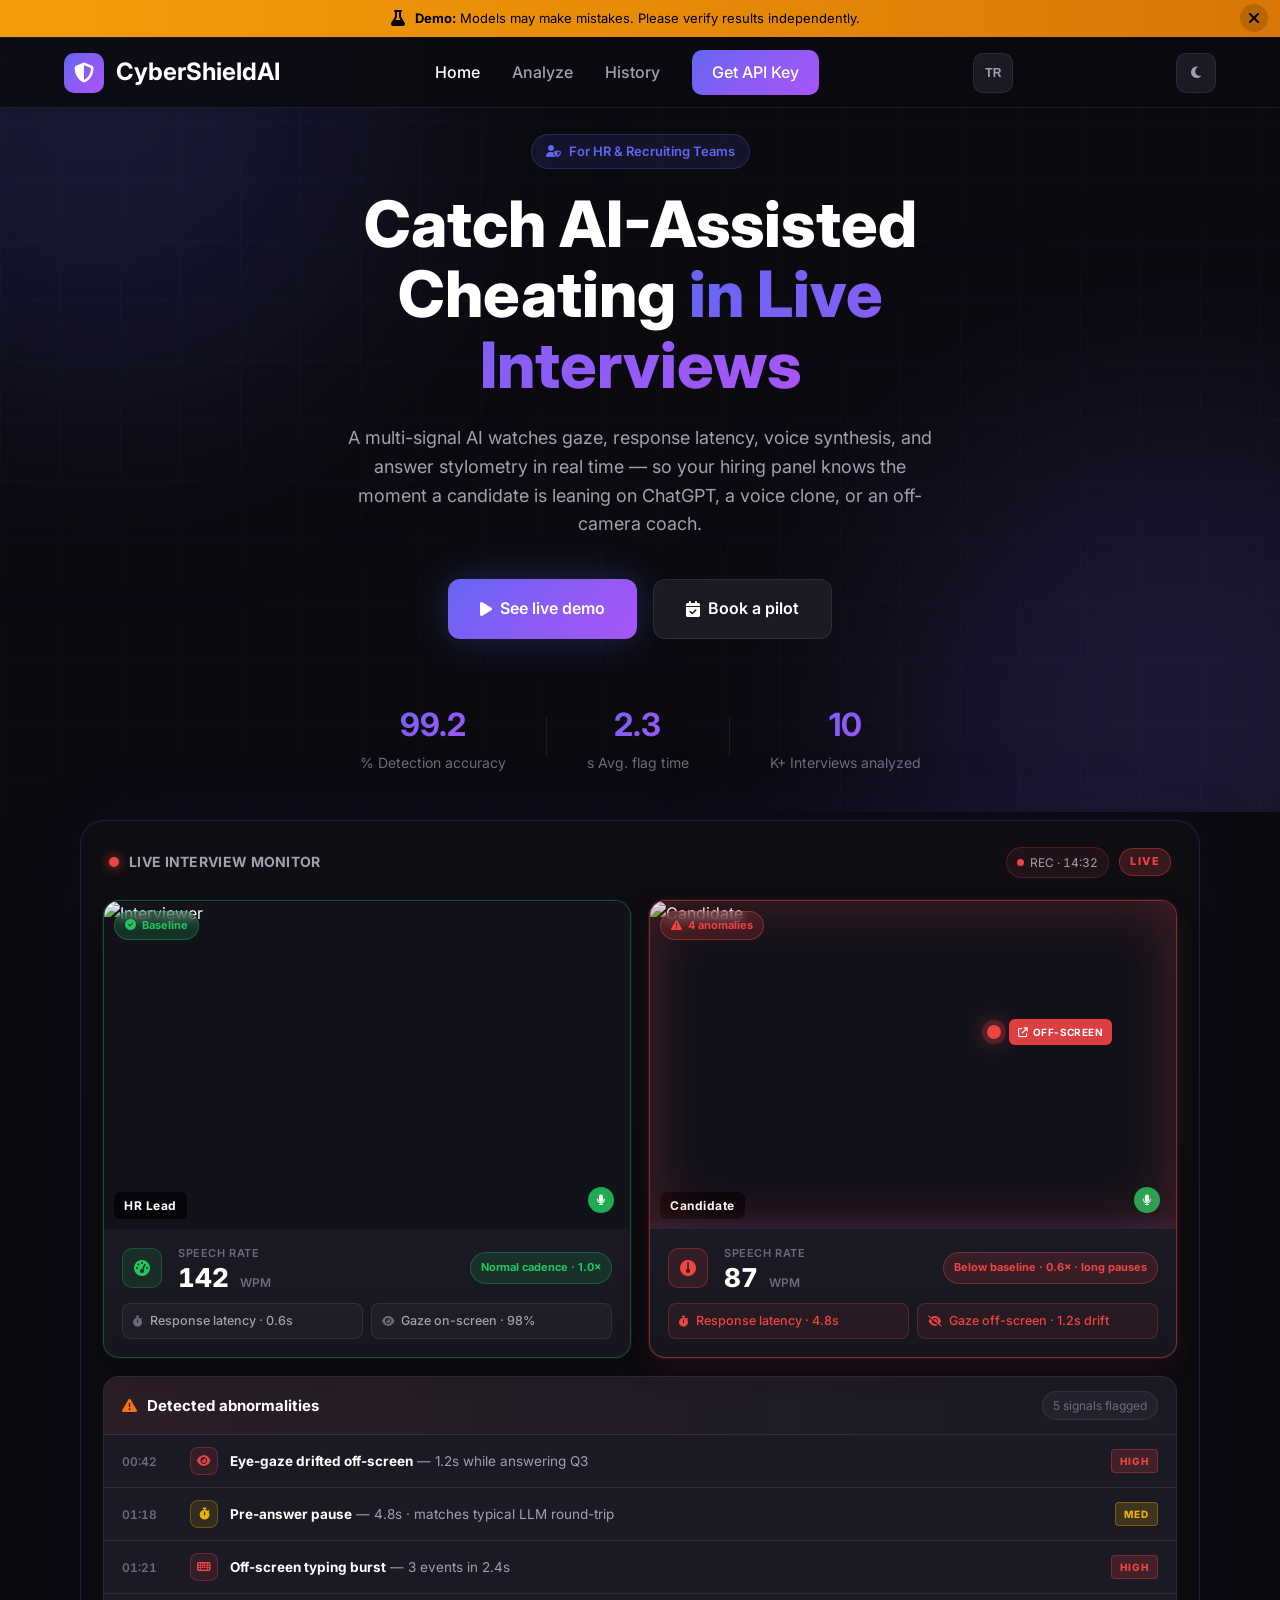
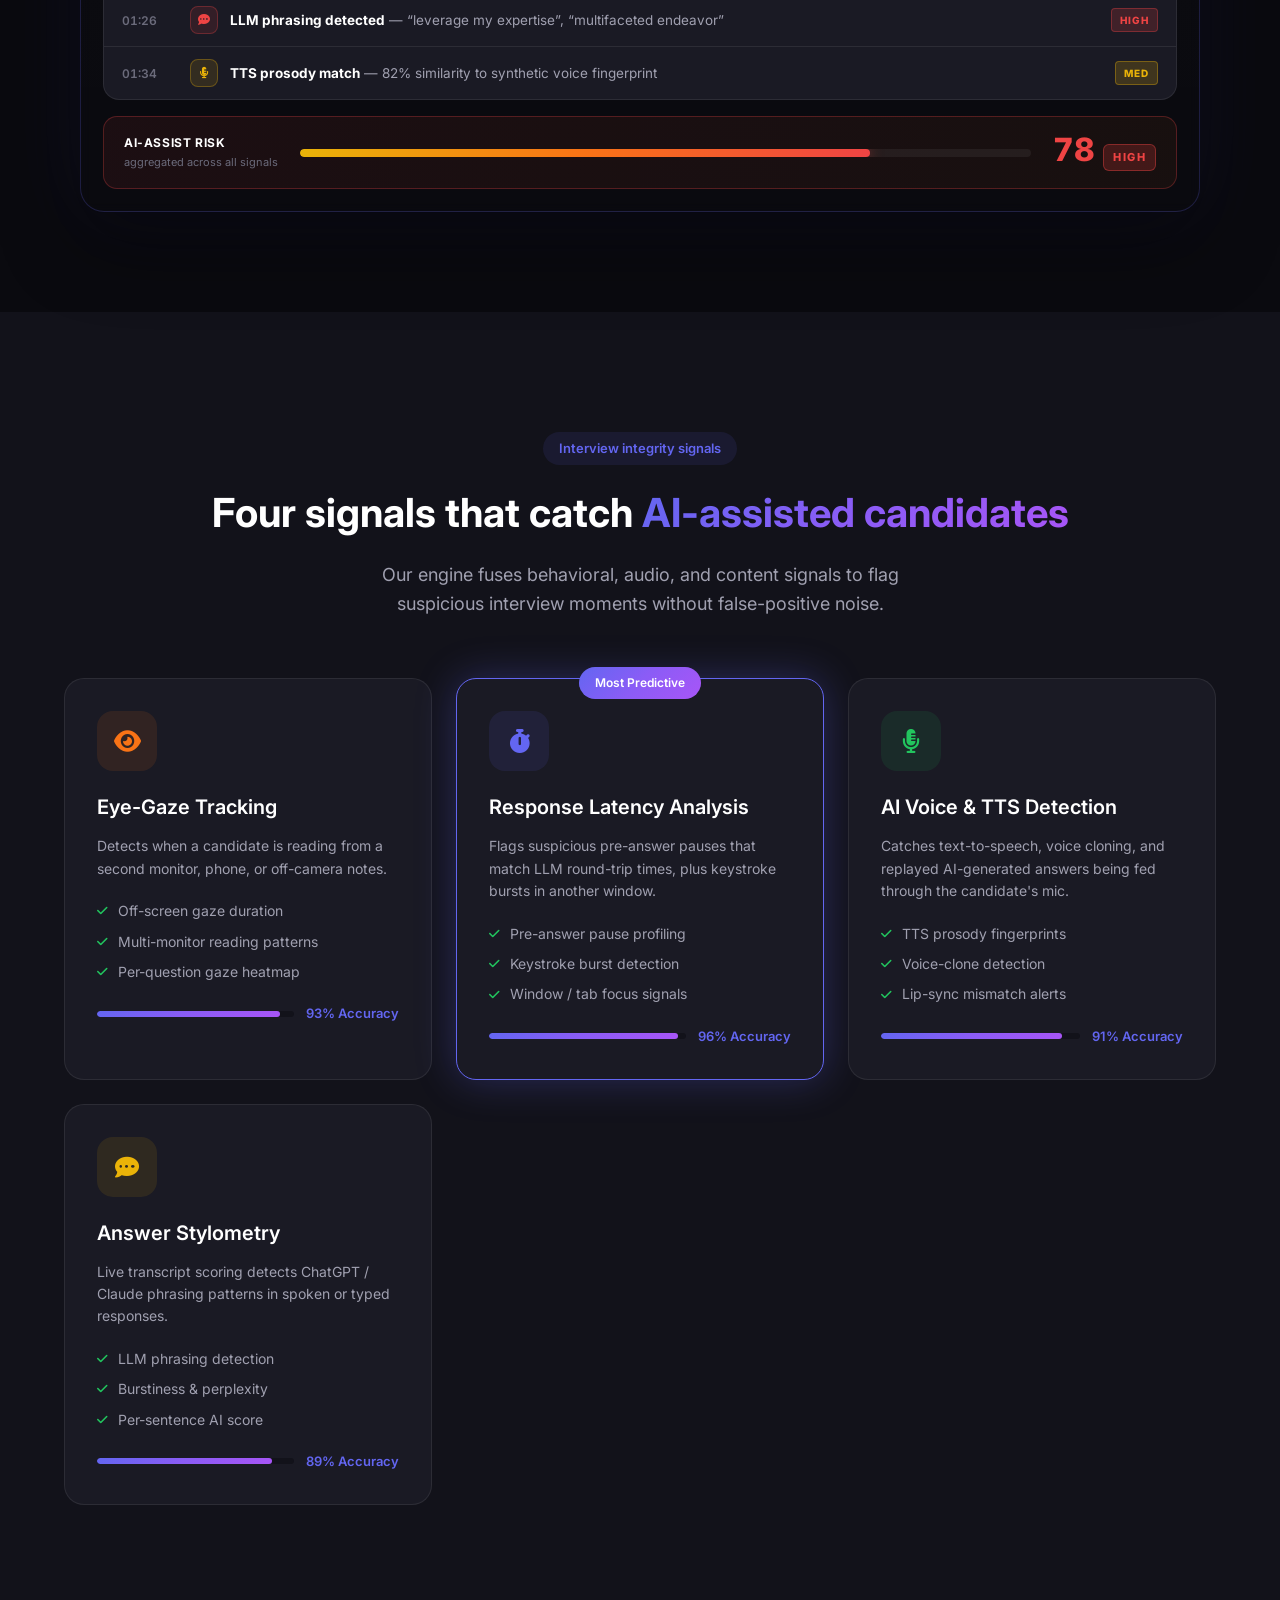
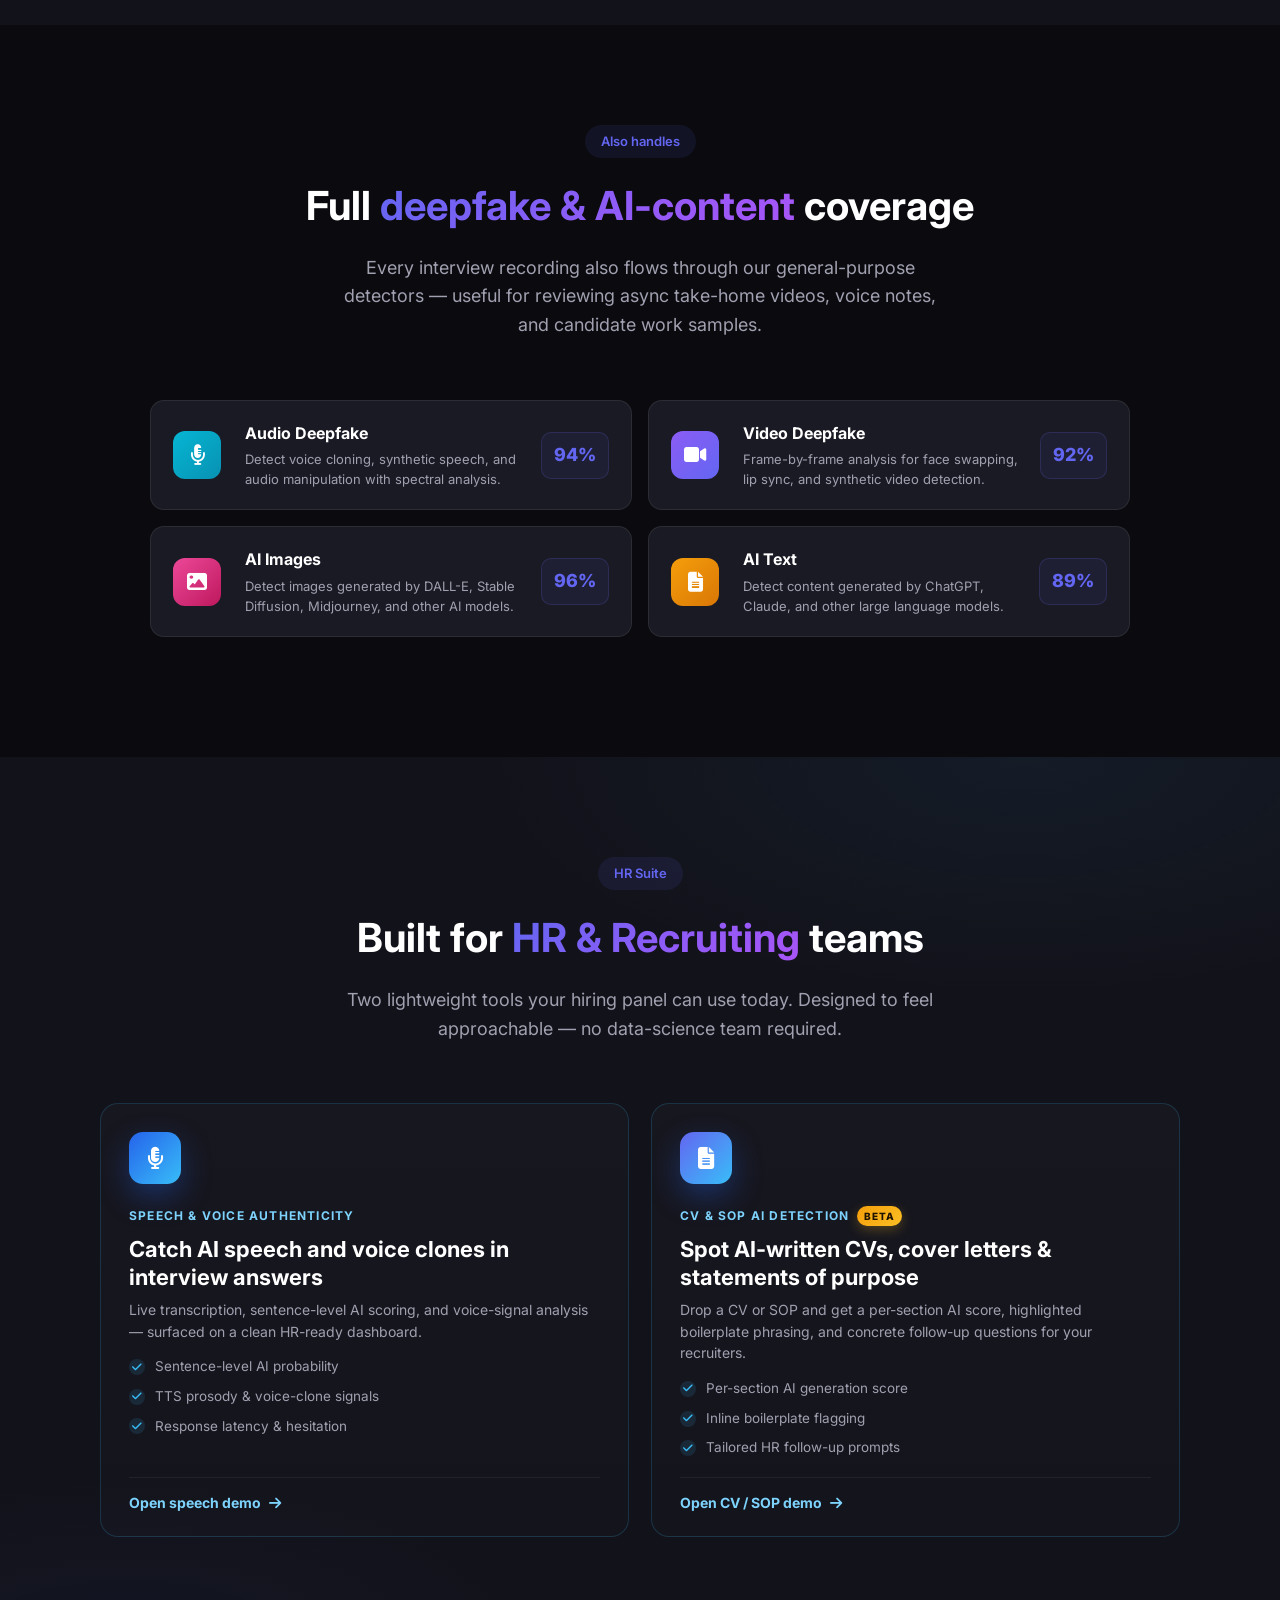
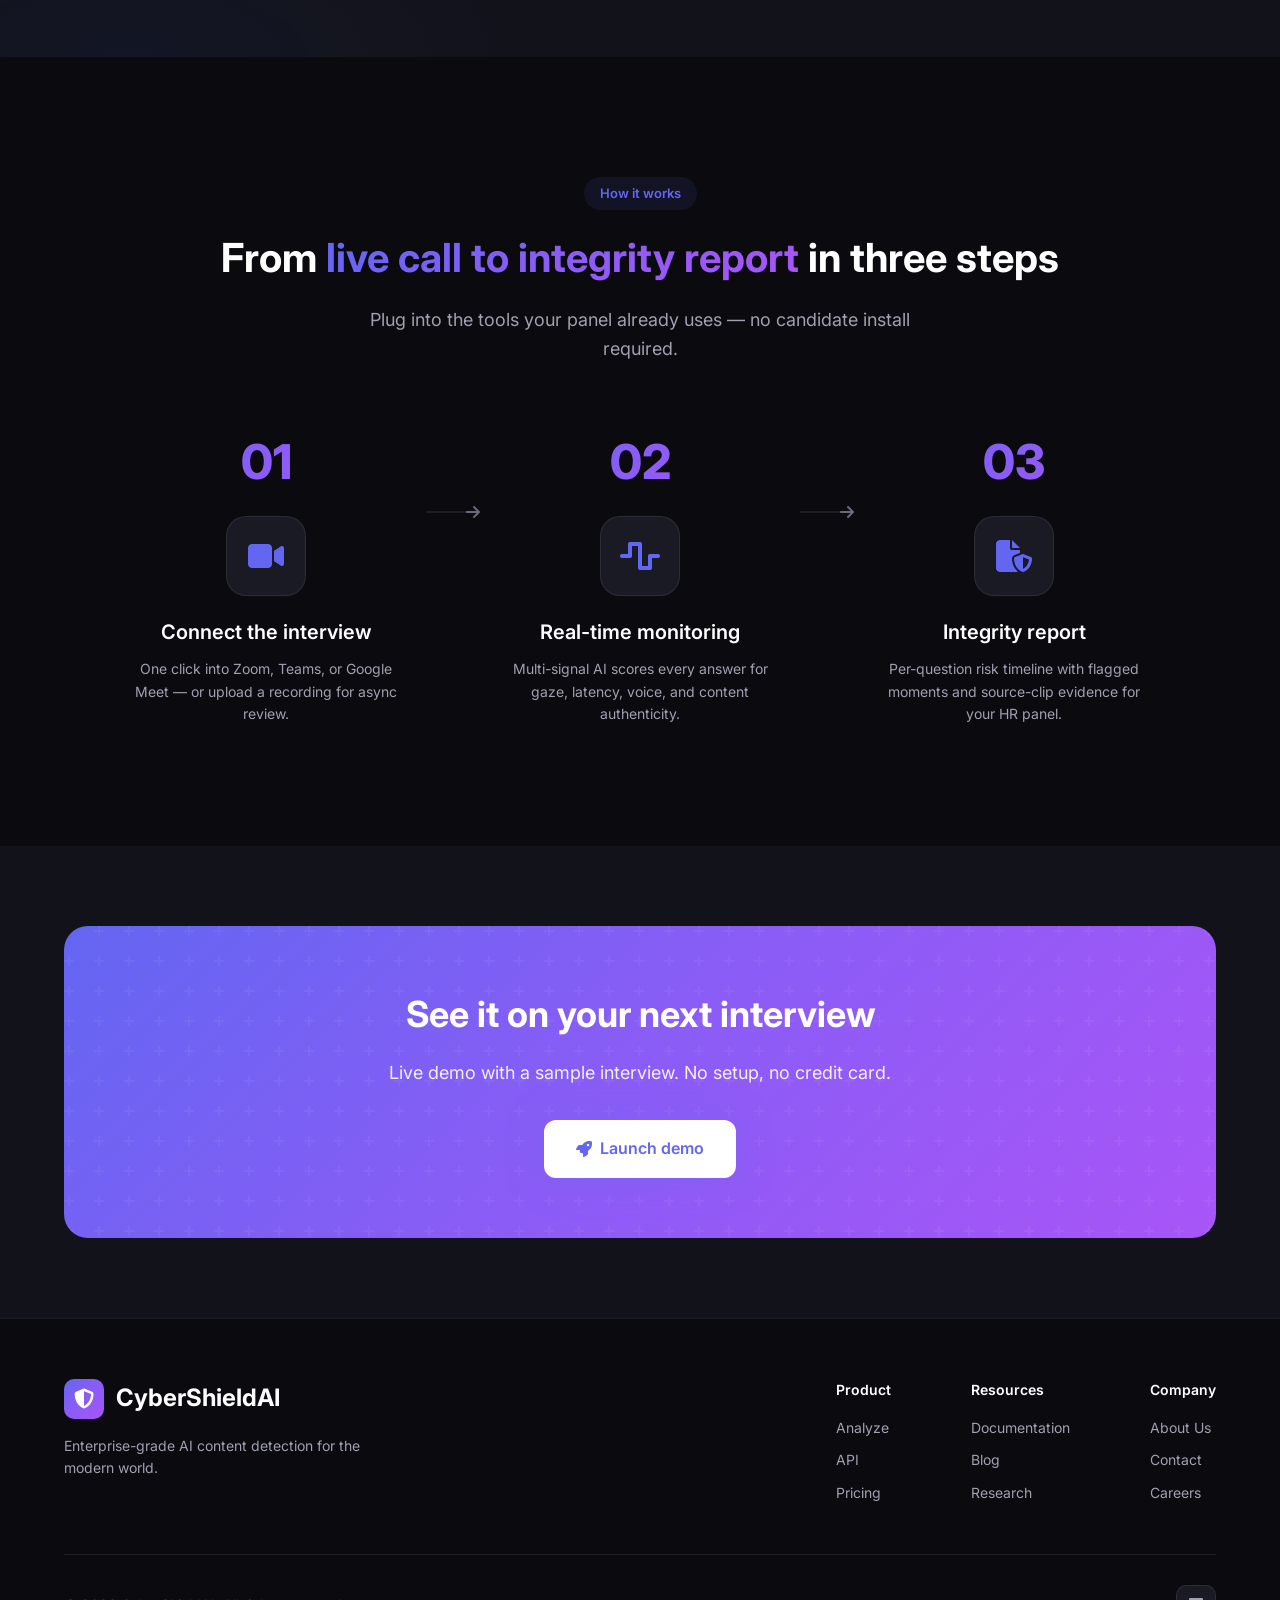
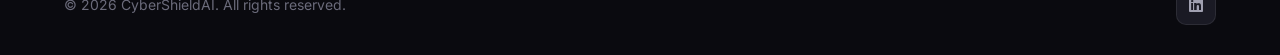
==== commit 252f7282: "Pivot homepage to interview AI-cheating detection; add HR Suite - Restructure homepage: compact hero" ====
--- a/index.html
+++ b/index.html
@@ -3,7 +3,7 @@
 <head>
     <meta charset="UTF-8">
     <meta name="viewport" content="width=device-width, initial-scale=1.0">
-    <title>CyberShieldAI - Yapay Zeka İçerik Tespit Platformu</title>
+    <title>CyberShieldAI — AI-Cheating Detection for Live Interviews</title>
     <link rel="stylesheet" href="css/style.css">
     <link rel="stylesheet" href="https://cdnjs.cloudflare.com/ajax/libs/font-awesome/6.5.1/css/all.min.css">
     <link href="https://fonts.googleapis.com/css2?family=Inter:wght@300;400;500;600;700;800&display=swap" rel="stylesheet">
@@ -12,7 +12,7 @@
     <!-- Demo Disclaimer Banner -->
     <div class="demo-banner" id="demoBanner">
         <i class="fas fa-flask"></i>
-        <span data-i18n="banner.text"><strong>Demo:</strong> Modeller hata yapabilir. Sonuçları bağımsız olarak teyit ediniz.</span>
+        <span data-i18n="banner.text"><strong>Demo:</strong> Models may make mistakes. Please verify results independently.</span>
         <button class="banner-close" id="bannerClose" aria-label="Kapat"><i class="fas fa-times"></i></button>
     </div>
 
@@ -26,10 +26,10 @@
                 <span>CyberShieldAI</span>
             </a>
             <div class="nav-links">
-                <a href="index.html" class="active">Ana Sayfa</a>
-                <a href="analyze.html" data-i18n="nav.analyze">Analiz</a>
-                <a href="history.html" data-i18n="nav.history">Geçmiş</a>
-                <a href="api.html" class="nav-btn" data-i18n="nav.api">API Anahtarı Al</a>
+                <a href="index.html" class="active" data-i18n="nav.home">Home</a>
+                <a href="analyze.html" data-i18n="nav.analyze">Analyze</a>
+                <a href="history.html" data-i18n="nav.history">History</a>
+                <a href="api.html" class="nav-btn" data-i18n="nav.api">Get API Key</a>
             </div>
             <button class="lang-toggle" id="langToggle" title="Switch Language">
                 <span>EN</span>
@@ -40,158 +40,363 @@
         </div>
     </nav>
 
-    <!-- Hero Section -->
-    <section class="hero">
+    <!-- Hero — compact text intro -->
+    <section class="hero hero-compact">
         <div class="hero-bg">
             <div class="grid-overlay"></div>
             <div class="glow glow-1"></div>
             <div class="glow glow-2"></div>
         </div>
         <div class="hero-content">
+            <div class="hero-badge animate-fade-in-up">
+                <i class="fas fa-user-shield"></i>
+                <span data-i18n="hero.badge">For HR &amp; Recruiting Teams</span>
+            </div>
             <h1 class="animate-fade-in-up">
-                <span data-i18n="hero.title1">Yapay Zeka Üretimi</span><br>
-                <span class="gradient-text" data-i18n="hero.title2">İçerikleri Tespit Edin</span>
+                <span data-i18n="hero.title1">Catch AI-Assisted Cheating</span>
+                <span class="gradient-text" data-i18n="hero.title2"> in Live Interviews</span>
             </h1>
             <p class="hero-subtitle animate-fade-in-up delay-1" data-i18n="hero.subtitle">
-                Deepfake videoları, ses klonlamayı, yapay zeka ile üretilmiş görselleri ve sentetik metinleri 
-                yüksek doğruluk oranıyla tespit edin. Dijital manipülasyonlara karşı korunun.
+                A multi-signal AI watches gaze, response latency, voice synthesis, and answer stylometry in real time —
+                so your hiring panel knows the moment a candidate is leaning on ChatGPT, a voice clone, or an off-camera coach.
             </p>
             <div class="hero-buttons animate-fade-in-up delay-2">
-                <a href="analyze.html" class="btn btn-primary btn-lg">
-                    <i class="fas fa-upload"></i>
-                    <span data-i18n="hero.cta">Analiz Başlat</span>
+                <a href="#interview-monitor" class="btn btn-primary btn-lg">
+                    <i class="fas fa-play"></i>
+                    <span data-i18n="hero.cta">See live demo</span>
+                </a>
+                <a href="contact.html" class="btn btn-secondary btn-lg">
+                    <i class="fas fa-calendar-check"></i>
+                    <span data-i18n="hero.cta2">Book a pilot</span>
                 </a>
             </div>
             <div class="hero-stats animate-fade-in-up delay-3">
                 <div class="stat">
                     <span class="stat-value" data-count="99.2">0</span>
-                    <span class="stat-label" data-i18n="hero.accuracy">% Doğruluk</span>
+                    <span class="stat-label" data-i18n="hero.accuracy">% Detection accuracy</span>
                 </div>
                 <div class="stat-divider"></div>
                 <div class="stat">
                     <span class="stat-value" data-count="2.3">0</span>
-                    <span class="stat-label" data-i18n="hero.speed">sn Ort. Hız</span>
+                    <span class="stat-label" data-i18n="hero.speed">s Avg. flag time</span>
                 </div>
                 <div class="stat-divider"></div>
                 <div class="stat">
                     <span class="stat-value" data-count="10">0</span>
-                    <span class="stat-label" data-i18n="hero.scanned">K+ Dosya Tarandı</span>
-                </div>
-            </div>
-        </div>
-        <div class="hero-visual animate-fade-in delay-2">
-            <div class="demo-card">
-                <div class="demo-card-header">
-                    <span class="demo-dot red"></span>
-                    <span class="demo-dot yellow"></span>
-                    <span class="demo-dot green"></span>
-                </div>
-                <div class="demo-preview">
-                    <div class="scan-animation">
-                        <div class="scan-line"></div>
-                        <img src="https://images.unsplash.com/photo-1507003211169-0a1dd7228f2d?w=300&h=300&fit=crop" alt="Demo face" class="demo-face">
-                        <div class="detection-boxes">
-                            <div class="detection-box box-1"></div>
-                            <div class="detection-box box-2"></div>
-                        </div>
-                    </div>
-                    <div class="demo-result">
-                        <div class="risk-indicator high">
-                            <span class="risk-value">87</span>
-                            <span class="risk-label" data-i18n="demo.riskScore">Risk Skoru</span>
-                        </div>
-                        <div class="demo-signals">
-                            <div class="signal high"><i class="fas fa-exclamation-triangle"></i> <span data-i18n="demo.signal1">Yüz manipülasyonu tespit edildi</span></div>
-                            <div class="signal medium"><i class="fas fa-warning"></i> <span data-i18n="demo.signal2">Doğal olmayan göz hareketi</span></div>
-                        </div>
-                    </div>
-                </div>
-            </div>
-        </div>
-    </section>
-
-    <!-- Features Section -->
+                    <span class="stat-label" data-i18n="hero.scanned">K+ Interviews analyzed</span>
+                </div>
+            </div>
+        </div>
+    </section>
+
+    <!-- Interview Monitor — the main demo screen -->
+    <section class="interview-monitor-section" id="interview-monitor">
+        <div class="container">
+            <div class="monitor-shell">
+                <div class="monitor-header">
+                    <div class="monitor-title">
+                        <span class="live-dot"></span>
+                        <span data-i18n="panel.title">Live Interview Monitor</span>
+                    </div>
+                    <div class="monitor-meta">
+                        <span class="monitor-rec"><span class="rec-dot"></span> REC&nbsp;·&nbsp;14:32</span>
+                        <span class="monitor-status-pill" data-i18n="panel.status">LIVE</span>
+                    </div>
+                </div>
+
+                <div class="monitor-tiles">
+                    <!-- Person 1 — Interviewer (baseline) -->
+                    <div class="monitor-tile baseline">
+                        <div class="tile-feed">
+                            <img src="https://images.unsplash.com/photo-1573497019940-1c28c88b4f3e?w=600&h=400&fit=crop&crop=faces" alt="Interviewer">
+                            <div class="tile-feed-overlay">
+                                <span class="tile-name">HR Lead</span>
+                                <span class="tile-mic on"><i class="fas fa-microphone"></i></span>
+                            </div>
+                            <span class="tile-pill ok"><i class="fas fa-check-circle"></i> Baseline</span>
+                        </div>
+                        <div class="tile-metrics">
+                            <div class="tile-speed">
+                                <span class="speed-icon"><i class="fas fa-gauge-high"></i></span>
+                                <div class="speed-text">
+                                    <span class="speed-label">Speech rate</span>
+                                    <span class="speed-value">142 <small>WPM</small></span>
+                                </div>
+                                <span class="speed-tag ok">Normal cadence · 1.0×</span>
+                            </div>
+                            <div class="tile-sub-metrics">
+                                <span><i class="fas fa-stopwatch"></i> Response latency · 0.6s</span>
+                                <span><i class="fas fa-eye"></i> Gaze on-screen · 98%</span>
+                            </div>
+                        </div>
+                    </div>
+
+                    <!-- Person 2 — Candidate (suspicious) -->
+                    <div class="monitor-tile suspicious">
+                        <div class="tile-feed">
+                            <img src="https://images.unsplash.com/photo-1507003211169-0a1dd7228f2d?w=600&h=400&fit=crop&crop=faces" alt="Candidate">
+                            <div class="scan-line"></div>
+                            <div class="gaze-marker">
+                                <span class="gaze-dot"></span>
+                                <span class="gaze-arrow"><i class="fas fa-arrow-up-right-from-square"></i> off-screen</span>
+                            </div>
+                            <div class="tile-feed-overlay">
+                                <span class="tile-name">Candidate</span>
+                                <span class="tile-mic on"><i class="fas fa-microphone"></i></span>
+                            </div>
+                            <span class="tile-pill bad"><i class="fas fa-triangle-exclamation"></i> 4 anomalies</span>
+                        </div>
+                        <div class="tile-metrics">
+                            <div class="tile-speed">
+                                <span class="speed-icon danger"><i class="fas fa-gauge-simple"></i></span>
+                                <div class="speed-text">
+                                    <span class="speed-label">Speech rate</span>
+                                    <span class="speed-value">87 <small>WPM</small></span>
+                                </div>
+                                <span class="speed-tag bad">Below baseline · 0.6× · long pauses</span>
+                            </div>
+                            <div class="tile-sub-metrics">
+                                <span class="danger"><i class="fas fa-stopwatch"></i> Response latency · 4.8s</span>
+                                <span class="danger"><i class="fas fa-eye-slash"></i> Gaze off-screen · 1.2s drift</span>
+                            </div>
+                        </div>
+                    </div>
+                </div>
+
+                <!-- Detected abnormalities -->
+                <div class="monitor-abnormalities">
+                    <div class="abn-header">
+                        <h3><i class="fas fa-triangle-exclamation"></i> Detected abnormalities</h3>
+                        <span class="abn-count">5 signals flagged</span>
+                    </div>
+                    <ul class="abn-list">
+                        <li class="high">
+                            <span class="abn-time">00:42</span>
+                            <span class="abn-icon"><i class="fas fa-eye"></i></span>
+                            <span class="abn-text"><strong>Eye-gaze drifted off-screen</strong> — 1.2s while answering Q3</span>
+                            <span class="abn-sev high">HIGH</span>
+                        </li>
+                        <li class="medium">
+                            <span class="abn-time">01:18</span>
+                            <span class="abn-icon"><i class="fas fa-stopwatch"></i></span>
+                            <span class="abn-text"><strong>Pre-answer pause</strong> — 4.8s · matches typical LLM round-trip</span>
+                            <span class="abn-sev medium">MED</span>
+                        </li>
+                        <li class="high">
+                            <span class="abn-time">01:21</span>
+                            <span class="abn-icon"><i class="fas fa-keyboard"></i></span>
+                            <span class="abn-text"><strong>Off-screen typing burst</strong> — 3 events in 2.4s</span>
+                            <span class="abn-sev high">HIGH</span>
+                        </li>
+                        <li class="high">
+                            <span class="abn-time">01:26</span>
+                            <span class="abn-icon"><i class="fas fa-comment-dots"></i></span>
+                            <span class="abn-text"><strong>LLM phrasing detected</strong> — “leverage my expertise”, “multifaceted endeavor”</span>
+                            <span class="abn-sev high">HIGH</span>
+                        </li>
+                        <li class="medium">
+                            <span class="abn-time">01:34</span>
+                            <span class="abn-icon"><i class="fas fa-microphone-lines"></i></span>
+                            <span class="abn-text"><strong>TTS prosody match</strong> — 82% similarity to synthetic voice fingerprint</span>
+                            <span class="abn-sev medium">MED</span>
+                        </li>
+                    </ul>
+                </div>
+
+                <!-- Risk bar -->
+                <div class="monitor-risk">
+                    <div class="risk-left">
+                        <span class="risk-label" data-i18n="panel.risk.label">AI-Assist Risk</span>
+                        <span class="risk-sublabel">aggregated across all signals</span>
+                    </div>
+                    <div class="risk-bar-wrap">
+                        <div class="risk-bar"><div class="risk-bar-fill"></div></div>
+                    </div>
+                    <div class="risk-right">
+                        <span class="risk-value">78</span>
+                        <span class="risk-level" data-i18n="panel.risk.level">HIGH</span>
+                    </div>
+                </div>
+            </div>
+        </div>
+    </section>
+
+    <!-- Features Section — primary (interview integrity signals) -->
     <section class="features" id="features">
         <div class="container">
             <div class="section-header">
-                <span class="section-badge" data-i18n="features.badge">Özellikler</span>
-                <h2 data-i18n="features.title">Her Tür <span class="gradient-text">Yapay Zeka Manipülasyonunu</span> Tespit Edin</h2>
-                <p data-i18n="features.subtitle">Çoklu ortam tespit motorumuz ses, video, görsel ve metinleri en güncel modellerle analiz eder.</p>
+                <span class="section-badge" data-i18n="features.badge">Interview integrity signals</span>
+                <h2 data-i18n="features.title">Four signals that catch <span class="gradient-text">AI-assisted candidates</span></h2>
+                <p data-i18n="features.subtitle">Our engine fuses behavioral, audio, and content signals to flag suspicious interview moments without false-positive noise.</p>
             </div>
             <div class="features-grid">
                 <div class="feature-card">
-                    <div class="feature-icon audio">
-                        <i class="fas fa-microphone-lines"></i>
-                    </div>
-                    <h3 data-i18n="features.audio.title">Ses Deepfake</h3>
-                    <p data-i18n="features.audio.desc">Ses klonlama, sentetik konuşma ve ses manipülasyonlarını spektral analiz ile tespit edin.</p>
+                    <div class="feature-icon image">
+                        <i class="fas fa-eye"></i>
+                    </div>
+                    <h3 data-i18n="features.gaze.title">Eye-Gaze Tracking</h3>
+                    <p data-i18n="features.gaze.desc">Detects when a candidate is reading from a second monitor, phone, or off-camera notes.</p>
                     <ul class="feature-list">
-                        <li><i class="fas fa-check"></i> <span data-i18n="features.audio.item1">Ses klonlama tespiti</span></li>
-                        <li><i class="fas fa-check"></i> <span data-i18n="features.audio.item2">Sentetik konuşma tanıma</span></li>
-                        <li><i class="fas fa-check"></i> <span data-i18n="features.audio.item3">Ses birleştirme tespiti</span></li>
+                        <li><i class="fas fa-check"></i> <span data-i18n="features.gaze.item1">Off-screen gaze duration</span></li>
+                        <li><i class="fas fa-check"></i> <span data-i18n="features.gaze.item2">Multi-monitor reading patterns</span></li>
+                        <li><i class="fas fa-check"></i> <span data-i18n="features.gaze.item3">Per-question gaze heatmap</span></li>
                     </ul>
                     <div class="feature-accuracy">
                         <div class="accuracy-bar">
-                            <div class="accuracy-fill" style="width: 94%"></div>
-                        </div>
-                        <span>%94 <span data-i18n="features.accuracy">Doğruluk</span></span>
+                            <div class="accuracy-fill" style="width: 93%"></div>
+                        </div>
+                        <span>93% <span data-i18n="features.accuracy">Accuracy</span></span>
                     </div>
                 </div>
                 <div class="feature-card featured">
-                    <div class="featured-badge" data-i18n="features.video.badge">En Popüler</div>
+                    <div class="featured-badge" data-i18n="features.latency.badge">Most Predictive</div>
                     <div class="feature-icon video">
-                        <i class="fas fa-video"></i>
-                    </div>
-                    <h3 data-i18n="features.video.title">Video Deepfake</h3>
-                    <p data-i18n="features.video.desc">Yüz değiştirme, dudak senkronizasyonu ve sentetik video tespiti için kare kare analiz.</p>
+                        <i class="fas fa-stopwatch"></i>
+                    </div>
+                    <h3 data-i18n="features.latency.title">Response Latency Analysis</h3>
+                    <p data-i18n="features.latency.desc">Flags suspicious pre-answer pauses that match LLM round-trip times, plus keystroke bursts in another window.</p>
                     <ul class="feature-list">
-                        <li><i class="fas fa-check"></i> <span data-i18n="features.video.item1">Yüz değiştirme tespiti</span></li>
-                        <li><i class="fas fa-check"></i> <span data-i18n="features.video.item2">Zamansal tutarlılık kontrolü</span></li>
-                        <li><i class="fas fa-check"></i> <span data-i18n="features.video.item3">GAN artifakt tespiti</span></li>
-                    </ul>
-                    <div class="feature-accuracy">
-                        <div class="accuracy-bar">
-                            <div class="accuracy-fill" style="width: 92%"></div>
-                        </div>
-                        <span>%92 <span data-i18n="features.accuracy">Doğruluk</span></span>
-                    </div>
-                </div>
-                <div class="feature-card">
-                    <div class="feature-icon image">
-                        <i class="fas fa-image"></i>
-                    </div>
-                    <h3 data-i18n="features.image.title">Yapay Zeka Görselleri</h3>
-                    <p data-i18n="features.image.desc">DALL-E, Stable Diffusion, Midjourney ve diğer yapay zeka modelleriyle üretilen görselleri tespit edin.</p>
-                    <ul class="feature-list">
-                        <li><i class="fas fa-check"></i> <span data-i18n="features.image.item1">Diffusion model imzaları</span></li>
-                        <li><i class="fas fa-check"></i> <span data-i18n="features.image.item2">GAN artifakt tespiti</span></li>
-                        <li><i class="fas fa-check"></i> <span data-i18n="features.image.item3">Manipülasyon bölgesi haritalama</span></li>
+                        <li><i class="fas fa-check"></i> <span data-i18n="features.latency.item1">Pre-answer pause profiling</span></li>
+                        <li><i class="fas fa-check"></i> <span data-i18n="features.latency.item2">Keystroke burst detection</span></li>
+                        <li><i class="fas fa-check"></i> <span data-i18n="features.latency.item3">Window / tab focus signals</span></li>
                     </ul>
                     <div class="feature-accuracy">
                         <div class="accuracy-bar">
                             <div class="accuracy-fill" style="width: 96%"></div>
                         </div>
-                        <span>%96 <span data-i18n="features.accuracy">Doğruluk</span></span>
+                        <span>96% <span data-i18n="features.accuracy">Accuracy</span></span>
+                    </div>
+                </div>
+                <div class="feature-card">
+                    <div class="feature-icon audio">
+                        <i class="fas fa-microphone-lines"></i>
+                    </div>
+                    <h3 data-i18n="features.voice.title">AI Voice &amp; TTS Detection</h3>
+                    <p data-i18n="features.voice.desc">Catches text-to-speech, voice cloning, and replayed AI-generated answers being fed through the candidate's mic.</p>
+                    <ul class="feature-list">
+                        <li><i class="fas fa-check"></i> <span data-i18n="features.voice.item1">TTS prosody fingerprints</span></li>
+                        <li><i class="fas fa-check"></i> <span data-i18n="features.voice.item2">Voice-clone detection</span></li>
+                        <li><i class="fas fa-check"></i> <span data-i18n="features.voice.item3">Lip-sync mismatch alerts</span></li>
+                    </ul>
+                    <div class="feature-accuracy">
+                        <div class="accuracy-bar">
+                            <div class="accuracy-fill" style="width: 91%"></div>
+                        </div>
+                        <span>91% <span data-i18n="features.accuracy">Accuracy</span></span>
                     </div>
                 </div>
                 <div class="feature-card">
                     <div class="feature-icon text">
-                        <i class="fas fa-file-lines"></i>
-                    </div>
-                    <h3 data-i18n="features.text.title">Yapay Zeka Metni</h3>
-                    <p data-i18n="features.text.desc">ChatGPT, Claude ve diğer büyük dil modelleri tarafından üretilen içerikleri tespit edin.</p>
+                        <i class="fas fa-comment-dots"></i>
+                    </div>
+                    <h3 data-i18n="features.stylometry.title">Answer Stylometry</h3>
+                    <p data-i18n="features.stylometry.desc">Live transcript scoring detects ChatGPT / Claude phrasing patterns in spoken or typed responses.</p>
                     <ul class="feature-list">
-                        <li><i class="fas fa-check"></i> <span data-i18n="features.text.item1">Perplexity analizi</span></li>
-                        <li><i class="fas fa-check"></i> <span data-i18n="features.text.item2">Stilometrik örüntü analizi</span></li>
-                        <li><i class="fas fa-check"></i> <span data-i18n="features.text.item3">Cümle bazlı puanlama</span></li>
+                        <li><i class="fas fa-check"></i> <span data-i18n="features.stylometry.item1">LLM phrasing detection</span></li>
+                        <li><i class="fas fa-check"></i> <span data-i18n="features.stylometry.item2">Burstiness &amp; perplexity</span></li>
+                        <li><i class="fas fa-check"></i> <span data-i18n="features.stylometry.item3">Per-sentence AI score</span></li>
                     </ul>
                     <div class="feature-accuracy">
                         <div class="accuracy-bar">
                             <div class="accuracy-fill" style="width: 89%"></div>
                         </div>
-                        <span>%89 <span data-i18n="features.accuracy">Doğruluk</span></span>
-                    </div>
-                </div>
+                        <span>89% <span data-i18n="features.accuracy">Accuracy</span></span>
+                    </div>
+                </div>
+            </div>
+        </div>
+    </section>
+
+    <!-- Secondary — Also detects (existing deepfake coverage) -->
+    <section class="secondary-features" id="also-detects">
+        <div class="container">
+            <div class="section-header">
+                <span class="section-badge" data-i18n="secondary.badge">Also handles</span>
+                <h2 data-i18n="secondary.title">Full <span class="gradient-text">deepfake &amp; AI-content</span> coverage</h2>
+                <p data-i18n="secondary.subtitle">Every interview recording also flows through our general-purpose detectors — useful for reviewing async take-home videos, voice notes, and candidate work samples.</p>
+            </div>
+            <div class="secondary-grid">
+                <div class="secondary-card">
+                    <div class="secondary-icon audio"><i class="fas fa-microphone-lines"></i></div>
+                    <div class="secondary-body">
+                        <h4 data-i18n="features.audio.title">Audio Deepfake</h4>
+                        <p data-i18n="features.audio.desc">Detect voice cloning, synthetic speech, and audio manipulation with spectral analysis.</p>
+                    </div>
+                    <span class="secondary-acc">94%</span>
+                </div>
+                <div class="secondary-card">
+                    <div class="secondary-icon video"><i class="fas fa-video"></i></div>
+                    <div class="secondary-body">
+                        <h4 data-i18n="features.video.title">Video Deepfake</h4>
+                        <p data-i18n="features.video.desc">Frame-by-frame analysis for face swapping, lip sync, and synthetic video detection.</p>
+                    </div>
+                    <span class="secondary-acc">92%</span>
+                </div>
+                <div class="secondary-card">
+                    <div class="secondary-icon image"><i class="fas fa-image"></i></div>
+                    <div class="secondary-body">
+                        <h4 data-i18n="features.image.title">AI Images</h4>
+                        <p data-i18n="features.image.desc">Detect images generated by DALL-E, Stable Diffusion, Midjourney, and other AI models.</p>
+                    </div>
+                    <span class="secondary-acc">96%</span>
+                </div>
+                <div class="secondary-card">
+                    <div class="secondary-icon text"><i class="fas fa-file-lines"></i></div>
+                    <div class="secondary-body">
+                        <h4 data-i18n="features.text.title">AI Text</h4>
+                        <p data-i18n="features.text.desc">Detect content generated by ChatGPT, Claude, and other large language models.</p>
+                    </div>
+                    <span class="secondary-acc">89%</span>
+                </div>
+            </div>
+        </div>
+    </section>
+
+    <!-- HR Suite — links to the two new HR-focused demos -->
+    <section class="hr-suite-promo" id="hr-suite">
+        <div class="container">
+            <div class="section-header">
+                <span class="section-badge">HR Suite</span>
+                <h2>Built for <span class="gradient-text">HR &amp; Recruiting</span> teams</h2>
+                <p>Two lightweight tools your hiring panel can use today. Designed to feel approachable — no data-science team required.</p>
+            </div>
+
+            <div class="hr-suite-grid">
+                <a href="speech.html" class="hr-suite-card">
+                    <div class="hr-suite-card-icon"><i class="fas fa-microphone-lines"></i></div>
+                    <div class="hr-suite-card-body">
+                        <span class="hr-suite-card-eyebrow">Speech &amp; voice authenticity</span>
+                        <h3>Catch AI speech and voice clones in interview answers</h3>
+                        <p>Live transcription, sentence-level AI scoring, and voice-signal analysis — surfaced on a clean HR-ready dashboard.</p>
+                        <ul class="hr-suite-card-list">
+                            <li><i class="fas fa-check"></i> Sentence-level AI probability</li>
+                            <li><i class="fas fa-check"></i> TTS prosody &amp; voice-clone signals</li>
+                            <li><i class="fas fa-check"></i> Response latency &amp; hesitation</li>
+                        </ul>
+                    </div>
+                    <div class="hr-suite-card-cta">
+                        <span>Open speech demo</span>
+                        <i class="fas fa-arrow-right"></i>
+                    </div>
+                </a>
+
+                <a href="cv-check.html" class="hr-suite-card">
+                    <div class="hr-suite-card-icon alt"><i class="fas fa-file-lines"></i></div>
+                    <div class="hr-suite-card-body">
+                        <span class="hr-suite-card-eyebrow">CV &amp; SOP AI detection <span class="hr-suite-beta">BETA</span></span>
+                        <h3>Spot AI-written CVs, cover letters &amp; statements of purpose</h3>
+                        <p>Drop a CV or SOP and get a per-section AI score, highlighted boilerplate phrasing, and concrete follow-up questions for your recruiters.</p>
+                        <ul class="hr-suite-card-list">
+                            <li><i class="fas fa-check"></i> Per-section AI generation score</li>
+                            <li><i class="fas fa-check"></i> Inline boilerplate flagging</li>
+                            <li><i class="fas fa-check"></i> Tailored HR follow-up prompts</li>
+                        </ul>
+                    </div>
+                    <div class="hr-suite-card-cta">
+                        <span>Open CV / SOP demo</span>
+                        <i class="fas fa-arrow-right"></i>
+                    </div>
+                </a>
             </div>
         </div>
     </section>
@@ -200,18 +405,18 @@
     <section class="how-it-works">
         <div class="container">
             <div class="section-header">
-                <span class="section-badge" data-i18n="how.badge">Sürec</span>
-                <h2 data-i18n="how.title">Nasıl <span class="gradient-text">Çalışır</span></h2>
-                <p data-i18n="how.subtitle">İçerik doğruluğunu doğrulamak için üç basit adım</p>
+                <span class="section-badge" data-i18n="how.badge">How it works</span>
+                <h2 data-i18n="how.title">From <span class="gradient-text">live call to integrity report</span> in three steps</h2>
+                <p data-i18n="how.subtitle">Plug into the tools your panel already uses — no candidate install required.</p>
             </div>
             <div class="steps">
                 <div class="step">
                     <div class="step-number">01</div>
                     <div class="step-icon">
-                        <i class="fas fa-cloud-arrow-up"></i>
-                    </div>
-                    <h3 data-i18n="how.step1.title">Yükle</h3>
-                    <p data-i18n="how.step1.desc">Dosyanızı sürükleyip bırakın veya seçin. Ses, video, görsel ve metin desteği.</p>
+                        <i class="fas fa-video"></i>
+                    </div>
+                    <h3 data-i18n="how.step1.title">Connect the interview</h3>
+                    <p data-i18n="how.step1.desc">One click into Zoom, Teams, or Google Meet — or upload a recording for async review.</p>
                 </div>
                 <div class="step-connector">
                     <div class="connector-line"></div>
@@ -220,10 +425,10 @@
                 <div class="step">
                     <div class="step-number">02</div>
                     <div class="step-icon">
-                        <i class="fas fa-microchip"></i>
-                    </div>
-                    <h3 data-i18n="how.step2.title">Analiz Et</h3>
-                    <p data-i18n="how.step2.desc">Yapay zeka modellerimiz içeriğinizi gelişmiş tespit algoritmalarıyla işler.</p>
+                        <i class="fas fa-wave-square"></i>
+                    </div>
+                    <h3 data-i18n="how.step2.title">Real-time monitoring</h3>
+                    <p data-i18n="how.step2.desc">Multi-signal AI scores every answer for gaze, latency, voice, and content authenticity.</p>
                 </div>
                 <div class="step-connector">
                     <div class="connector-line"></div>
@@ -232,10 +437,10 @@
                 <div class="step">
                     <div class="step-number">03</div>
                     <div class="step-icon">
-                        <i class="fas fa-chart-pie"></i>
-                    </div>
-                    <h3 data-i18n="how.step3.title">Sonuçlar</h3>
-                    <p data-i18n="how.step3.desc">Detaylı risk skorları, anahtar sinyaller ve dışa aktarma seçenekleri.</p>
+                        <i class="fas fa-file-shield"></i>
+                    </div>
+                    <h3 data-i18n="how.step3.title">Integrity report</h3>
+                    <p data-i18n="how.step3.desc">Per-question risk timeline with flagged moments and source-clip evidence for your HR panel.</p>
                 </div>
             </div>
         </div>
@@ -245,11 +450,11 @@
     <section class="cta">
         <div class="container">
             <div class="cta-content">
-                <h2 data-i18n="cta.title">Yapay Zeka İçeriklerini Tespit Etmeye Hazır mısınız?</h2>
-                <p data-i18n="cta.subtitle">Ücretsiz analiz yapmaya başlayın. Kredi kartı gerekmez.</p>
+                <h2 data-i18n="cta.title">See it on your next interview</h2>
+                <p data-i18n="cta.subtitle">Live demo with a sample interview. No setup, no credit card.</p>
                 <a href="analyze.html" class="btn btn-primary btn-lg">
                     <i class="fas fa-rocket"></i>
-                    <span data-i18n="cta.button">Hemen Dene</span>
+                    <span data-i18n="cta.button">Launch demo</span>
                 </a>
             </div>
         </div>
--- a/css/style.css
+++ b/css/style.css
@@ -368,6 +368,11 @@
     position: relative;
     overflow: hidden;
 }
+.hero.hero-compact {
+    min-height: auto;
+    padding: calc(var(--nav-height) + 64px) 24px 36px;
+}
+.hero.hero-compact .hero-stats { margin-top: 4px; }
 
 .hero-bg {
     position: absolute;
@@ -1036,3 +1041,1011 @@
         gap: 40px;
     }
 }
+
+/* ===== Hero badge (interview pivot) ===== */
+.hero-badge {
+    display: inline-flex;
+    align-items: center;
+    gap: 8px;
+    padding: 6px 14px;
+    background: rgba(99, 102, 241, 0.12);
+    border: 1px solid rgba(99, 102, 241, 0.25);
+    border-radius: 50px;
+    font-size: 13px;
+    font-weight: 600;
+    color: var(--accent-primary);
+    margin-bottom: 20px;
+}
+.hero-badge i {
+    font-size: 12px;
+}
+
+/* ===== Interview Panel (hero visual) ===== */
+.interview-panel {
+    width: 440px;
+    background: var(--bg-card);
+    border: 1px solid var(--border-color);
+    border-radius: 20px;
+    overflow: hidden;
+    box-shadow: var(--shadow-lg), 0 0 60px rgba(99, 102, 241, 0.15);
+    animation: float 6s ease-in-out infinite;
+    padding: 16px;
+    display: flex;
+    flex-direction: column;
+    gap: 12px;
+}
+
+.panel-header {
+    display: flex;
+    align-items: center;
+    justify-content: space-between;
+    padding-bottom: 4px;
+}
+.panel-title {
+    display: flex;
+    align-items: center;
+    gap: 8px;
+    font-size: 13px;
+    font-weight: 600;
+    color: var(--text-secondary);
+}
+.panel-live-dot {
+    width: 8px;
+    height: 8px;
+    border-radius: 50%;
+    background: #ef4444;
+    box-shadow: 0 0 8px rgba(239, 68, 68, 0.8);
+    animation: pulse 1.5s ease-in-out infinite;
+}
+.panel-live-badge {
+    font-size: 10px;
+    font-weight: 800;
+    letter-spacing: 1px;
+    padding: 3px 8px;
+    border-radius: 6px;
+    background: rgba(239, 68, 68, 0.15);
+    color: #ef4444;
+    border: 1px solid rgba(239, 68, 68, 0.3);
+}
+
+/* Interviewer row */
+.panel-interviewers {
+    display: grid;
+    grid-template-columns: 1fr 1fr;
+    gap: 10px;
+}
+.webcam-tile {
+    position: relative;
+    border-radius: 12px;
+    overflow: hidden;
+    background: var(--bg-secondary);
+    border: 1px solid var(--border-color);
+}
+.webcam-tile.interviewer {
+    aspect-ratio: 16 / 10;
+}
+.webcam-tile.interviewer img {
+    width: 100%;
+    height: 100%;
+    object-fit: cover;
+    display: block;
+}
+.tile-label {
+    position: absolute;
+    bottom: 6px;
+    left: 6px;
+    background: rgba(0, 0, 0, 0.6);
+    color: #fff;
+    font-size: 10px;
+    font-weight: 600;
+    padding: 2px 6px;
+    border-radius: 4px;
+    backdrop-filter: blur(4px);
+}
+.tile-mic {
+    position: absolute;
+    bottom: 6px;
+    right: 6px;
+    width: 18px;
+    height: 18px;
+    display: grid;
+    place-items: center;
+    background: rgba(34, 197, 94, 0.85);
+    color: #fff;
+    font-size: 9px;
+    border-radius: 50%;
+}
+
+/* Candidate (large) tile */
+.candidate-tile {
+    position: relative;
+    aspect-ratio: 16 / 9;
+    border: 1px solid rgba(239, 68, 68, 0.35);
+    box-shadow: inset 0 0 0 1px rgba(239, 68, 68, 0.15);
+}
+.candidate-tile img {
+    width: 100%;
+    height: 100%;
+    object-fit: cover;
+    display: block;
+}
+.candidate-tile .scan-line {
+    position: absolute;
+    left: 0;
+    right: 0;
+    height: 2px;
+    background: linear-gradient(90deg, transparent, var(--accent-primary), transparent);
+    box-shadow: 0 0 16px rgba(99, 102, 241, 0.9);
+    animation: scan 2.4s linear infinite;
+}
+.tile-overlay-top {
+    position: absolute;
+    top: 6px;
+    left: 6px;
+    right: 6px;
+    display: flex;
+    align-items: center;
+    justify-content: space-between;
+}
+.tile-label-lg {
+    background: rgba(0, 0, 0, 0.65);
+    color: #fff;
+    font-size: 11px;
+    font-weight: 700;
+    padding: 3px 8px;
+    border-radius: 4px;
+    letter-spacing: 0.5px;
+    backdrop-filter: blur(4px);
+}
+.tile-rec {
+    display: inline-flex;
+    align-items: center;
+    gap: 4px;
+    background: rgba(0, 0, 0, 0.65);
+    color: #fff;
+    font-size: 10px;
+    font-weight: 700;
+    padding: 3px 8px;
+    border-radius: 4px;
+    letter-spacing: 1px;
+    backdrop-filter: blur(4px);
+}
+.rec-dot {
+    width: 6px;
+    height: 6px;
+    border-radius: 50%;
+    background: #ef4444;
+    animation: pulse 1.2s ease-in-out infinite;
+}
+
+/* Gaze indicator on candidate tile */
+.gaze-indicator {
+    position: absolute;
+    top: 38%;
+    left: 62%;
+    display: flex;
+    align-items: center;
+    gap: 6px;
+}
+.gaze-dot {
+    width: 10px;
+    height: 10px;
+    border-radius: 50%;
+    background: #ef4444;
+    box-shadow: 0 0 0 4px rgba(239, 68, 68, 0.25), 0 0 20px rgba(239, 68, 68, 0.8);
+    animation: pulse 1.4s ease-in-out infinite;
+}
+.gaze-arrow {
+    color: #ef4444;
+    font-size: 11px;
+    background: rgba(239, 68, 68, 0.15);
+    border: 1px solid rgba(239, 68, 68, 0.4);
+    padding: 3px 5px;
+    border-radius: 6px;
+    backdrop-filter: blur(4px);
+}
+
+/* Signals strip */
+.panel-signals {
+    display: flex;
+    flex-direction: column;
+    gap: 6px;
+    padding: 10px;
+    background: var(--bg-secondary);
+    border: 1px solid var(--border-color);
+    border-radius: 10px;
+}
+.panel-signals-title {
+    font-size: 10px;
+    font-weight: 700;
+    letter-spacing: 1px;
+    text-transform: uppercase;
+    color: var(--text-muted);
+    margin-bottom: 2px;
+}
+.interview-panel .signal {
+    display: flex;
+    align-items: center;
+    gap: 8px;
+    padding: 6px 10px;
+    background: var(--bg-card);
+    border-radius: 6px;
+    font-size: 11px;
+    margin-bottom: 0;
+    border-left: 2px solid transparent;
+}
+.interview-panel .signal.high {
+    color: var(--risk-high);
+    border-left-color: var(--risk-high);
+    background: rgba(249, 115, 22, 0.08);
+}
+.interview-panel .signal.medium {
+    color: var(--risk-medium);
+    border-left-color: var(--risk-medium);
+    background: rgba(234, 179, 8, 0.08);
+}
+
+/* Risk row */
+.panel-risk {
+    display: grid;
+    grid-template-columns: 1fr auto;
+    align-items: center;
+    gap: 12px;
+    padding: 10px 12px;
+    background: rgba(239, 68, 68, 0.08);
+    border: 1px solid rgba(239, 68, 68, 0.25);
+    border-radius: 10px;
+}
+.panel-risk-meta {
+    display: flex;
+    align-items: center;
+    gap: 8px;
+    flex-wrap: wrap;
+}
+.panel-risk-label {
+    font-size: 11px;
+    font-weight: 600;
+    color: var(--text-secondary);
+    text-transform: uppercase;
+    letter-spacing: 0.5px;
+}
+.panel-risk-level {
+    font-size: 10px;
+    font-weight: 800;
+    letter-spacing: 1px;
+    color: var(--risk-critical);
+    background: rgba(239, 68, 68, 0.18);
+    padding: 2px 6px;
+    border-radius: 4px;
+}
+.panel-risk-bar {
+    grid-column: 1 / -1;
+    height: 5px;
+    border-radius: 999px;
+    background: rgba(255, 255, 255, 0.08);
+    overflow: hidden;
+}
+.panel-risk-fill {
+    width: 78%;
+    height: 100%;
+    background: linear-gradient(90deg, var(--risk-medium), var(--risk-high), var(--risk-critical));
+    border-radius: 999px;
+    box-shadow: 0 0 12px rgba(239, 68, 68, 0.5);
+}
+.panel-risk-value {
+    grid-row: 1;
+    grid-column: 2;
+    font-size: 24px;
+    font-weight: 800;
+    color: var(--risk-critical);
+    line-height: 1;
+}
+
+/* Push hero-visual closer to the right edge for the wider panel */
+@media (min-width: 1400px) {
+    .hero-visual { right: 6%; }
+}
+
+/* ===== Secondary features (Also detects) ===== */
+.secondary-features {
+    padding: 100px 0 120px;
+    background: var(--bg-primary);
+}
+.secondary-grid {
+    display: grid;
+    grid-template-columns: repeat(2, 1fr);
+    gap: 16px;
+    max-width: 980px;
+    margin: 0 auto;
+}
+.secondary-card {
+    display: grid;
+    grid-template-columns: 56px 1fr auto;
+    align-items: center;
+    gap: 16px;
+    padding: 20px 22px;
+    background: var(--bg-card);
+    border: 1px solid var(--border-color);
+    border-radius: 14px;
+    transition: all var(--transition-normal);
+}
+.secondary-card:hover {
+    border-color: var(--border-color-hover);
+    transform: translateY(-2px);
+    box-shadow: var(--shadow-md);
+}
+.secondary-icon {
+    width: 48px;
+    height: 48px;
+    border-radius: 12px;
+    display: grid;
+    place-items: center;
+    font-size: 20px;
+    color: #fff;
+}
+.secondary-icon.audio { background: linear-gradient(135deg, #06b6d4, #0891b2); }
+.secondary-icon.video { background: linear-gradient(135deg, #8b5cf6, #6366f1); }
+.secondary-icon.image { background: linear-gradient(135deg, #ec4899, #be185d); }
+.secondary-icon.text  { background: linear-gradient(135deg, #f59e0b, #d97706); }
+.secondary-body h4 {
+    font-size: 16px;
+    font-weight: 700;
+    margin-bottom: 4px;
+    color: var(--text-primary);
+}
+.secondary-body p {
+    font-size: 13px;
+    line-height: 1.5;
+    color: var(--text-secondary);
+    margin: 0;
+}
+.secondary-acc {
+    font-size: 18px;
+    font-weight: 800;
+    color: var(--accent-primary);
+    padding: 8px 12px;
+    background: rgba(99, 102, 241, 0.08);
+    border: 1px solid rgba(99, 102, 241, 0.18);
+    border-radius: 10px;
+    white-space: nowrap;
+}
+
+@media (max-width: 768px) {
+    .secondary-grid {
+        grid-template-columns: 1fr;
+    }
+    .secondary-card {
+        grid-template-columns: 48px 1fr;
+        grid-template-rows: auto auto;
+    }
+    .secondary-acc {
+        grid-column: 2;
+        grid-row: 2;
+        justify-self: start;
+        font-size: 14px;
+    }
+}
+
+/* ===== HR Suite promo (on dark homepage) ===== */
+.hr-suite-promo {
+    padding: 100px 0 120px;
+    background:
+        radial-gradient(900px 400px at 80% 0%, rgba(56, 189, 248, 0.06), transparent 60%),
+        radial-gradient(700px 300px at 10% 100%, rgba(37, 99, 235, 0.05), transparent 60%),
+        var(--bg-secondary);
+}
+.hr-suite-grid {
+    display: grid;
+    grid-template-columns: repeat(2, 1fr);
+    gap: 22px;
+    max-width: 1080px;
+    margin: 0 auto;
+}
+.hr-suite-card {
+    display: flex;
+    flex-direction: column;
+    gap: 18px;
+    padding: 28px 28px 22px;
+    background: linear-gradient(180deg, rgba(255, 255, 255, 0.025), rgba(255, 255, 255, 0.01));
+    border: 1px solid rgba(56, 189, 248, 0.18);
+    border-radius: 18px;
+    color: var(--text-primary);
+    transition: all .25s ease;
+    position: relative;
+    overflow: hidden;
+    isolation: isolate;
+}
+.hr-suite-card::before {
+    content: "";
+    position: absolute;
+    inset: 0;
+    background: radial-gradient(400px 200px at 100% 0%, rgba(56, 189, 248, 0.12), transparent 60%);
+    opacity: 0;
+    transition: opacity .25s ease;
+    z-index: -1;
+}
+.hr-suite-card:hover {
+    border-color: rgba(56, 189, 248, 0.45);
+    transform: translateY(-3px);
+    box-shadow: 0 20px 50px rgba(37, 99, 235, 0.20);
+}
+.hr-suite-card:hover::before { opacity: 1; }
+
+.hr-suite-card-icon {
+    width: 52px;
+    height: 52px;
+    border-radius: 14px;
+    display: grid;
+    place-items: center;
+    font-size: 22px;
+    color: #fff;
+    background: linear-gradient(135deg, #2563eb, #38bdf8);
+    box-shadow: 0 12px 30px rgba(37, 99, 235, 0.35);
+}
+.hr-suite-card-icon.alt {
+    background: linear-gradient(135deg, #6366f1, #38bdf8);
+}
+
+.hr-suite-card-eyebrow {
+    display: inline-flex;
+    align-items: center;
+    gap: 8px;
+    font-size: 12px;
+    font-weight: 700;
+    text-transform: uppercase;
+    letter-spacing: 1.2px;
+    color: #7dd3fc;
+}
+.hr-suite-beta {
+    font-size: 10px;
+    font-weight: 800;
+    letter-spacing: 1px;
+    padding: 2px 7px;
+    border-radius: 999px;
+    background: linear-gradient(135deg, #f59e0b, #fbbf24);
+    color: #1f1300;
+    box-shadow: 0 4px 12px rgba(251, 191, 36, 0.25);
+}
+
+.hr-suite-card-body h3 {
+    margin: 8px 0 8px;
+    font-size: 22px;
+    font-weight: 700;
+    line-height: 1.25;
+    color: var(--text-primary);
+}
+.hr-suite-card-body p {
+    color: var(--text-secondary);
+    font-size: 14px;
+    line-height: 1.55;
+}
+.hr-suite-card-list {
+    list-style: none;
+    padding: 14px 0 0;
+    margin: 0;
+    display: flex;
+    flex-direction: column;
+    gap: 8px;
+}
+.hr-suite-card-list li {
+    display: flex;
+    align-items: center;
+    gap: 10px;
+    color: var(--text-secondary);
+    font-size: 13.5px;
+}
+.hr-suite-card-list li i {
+    color: #38bdf8;
+    font-size: 11px;
+    width: 16px;
+    height: 16px;
+    display: grid;
+    place-items: center;
+    border-radius: 50%;
+    background: rgba(56, 189, 248, 0.12);
+}
+
+.hr-suite-card-cta {
+    margin-top: auto;
+    display: inline-flex;
+    align-items: center;
+    gap: 8px;
+    padding-top: 14px;
+    border-top: 1px solid rgba(255, 255, 255, 0.06);
+    color: #7dd3fc;
+    font-weight: 700;
+    font-size: 14px;
+}
+.hr-suite-card-cta i { transition: transform .2s ease; }
+.hr-suite-card:hover .hr-suite-card-cta i { transform: translateX(4px); }
+
+@media (max-width: 860px) {
+    .hr-suite-grid { grid-template-columns: 1fr; }
+}
+
+/* ============================================================
+   Interview Monitor — primary demo screen (full-width section)
+   ============================================================ */
+.interview-monitor-section {
+    padding: 8px 0 100px;
+    position: relative;
+}
+.monitor-shell {
+    max-width: 1120px;
+    margin: 0 auto;
+    background: linear-gradient(180deg, rgba(255, 255, 255, 0.02), rgba(255, 255, 255, 0.005));
+    border: 1px solid rgba(99, 102, 241, 0.22);
+    border-radius: 24px;
+    padding: 22px;
+    box-shadow: 0 30px 80px rgba(0, 0, 0, 0.45), 0 0 80px rgba(99, 102, 241, 0.10);
+    backdrop-filter: blur(6px);
+}
+
+/* Monitor header */
+.monitor-header {
+    display: flex;
+    align-items: center;
+    justify-content: space-between;
+    margin-bottom: 18px;
+    padding: 4px 6px;
+}
+.monitor-title {
+    display: flex;
+    align-items: center;
+    gap: 10px;
+    font-size: 14px;
+    font-weight: 700;
+    letter-spacing: 0.3px;
+    color: var(--text-secondary);
+    text-transform: uppercase;
+}
+.live-dot {
+    width: 10px;
+    height: 10px;
+    border-radius: 50%;
+    background: #ef4444;
+    box-shadow: 0 0 12px rgba(239, 68, 68, 0.9);
+    animation: pulse 1.4s ease-in-out infinite;
+}
+.monitor-meta {
+    display: flex;
+    align-items: center;
+    gap: 10px;
+}
+.monitor-rec {
+    display: inline-flex;
+    align-items: center;
+    gap: 6px;
+    font-size: 12px;
+    color: var(--text-secondary);
+    background: rgba(239, 68, 68, 0.08);
+    border: 1px solid rgba(239, 68, 68, 0.22);
+    padding: 5px 10px;
+    border-radius: 999px;
+    font-variant-numeric: tabular-nums;
+}
+.rec-dot {
+    width: 7px;
+    height: 7px;
+    border-radius: 50%;
+    background: #ef4444;
+    animation: pulse 1.2s ease-in-out infinite;
+}
+.monitor-status-pill {
+    font-size: 11px;
+    font-weight: 800;
+    letter-spacing: 1.5px;
+    padding: 4px 10px;
+    border-radius: 999px;
+    background: rgba(239, 68, 68, 0.18);
+    color: #ef4444;
+    border: 1px solid rgba(239, 68, 68, 0.4);
+}
+
+/* Side-by-side person tiles */
+.monitor-tiles {
+    display: grid;
+    grid-template-columns: 1fr 1fr;
+    gap: 18px;
+    margin-bottom: 18px;
+}
+.monitor-tile {
+    background: var(--bg-card);
+    border: 1px solid var(--border-color);
+    border-radius: 16px;
+    overflow: hidden;
+    display: flex;
+    flex-direction: column;
+}
+.monitor-tile.baseline {
+    border-color: rgba(34, 197, 94, 0.28);
+    box-shadow: 0 0 0 1px rgba(34, 197, 94, 0.08), 0 10px 30px rgba(0, 0, 0, 0.25);
+}
+.monitor-tile.suspicious {
+    border-color: rgba(239, 68, 68, 0.45);
+    box-shadow: 0 0 0 1px rgba(239, 68, 68, 0.12), 0 10px 30px rgba(239, 68, 68, 0.10), 0 10px 30px rgba(0, 0, 0, 0.25);
+}
+
+.tile-feed {
+    position: relative;
+    aspect-ratio: 16 / 10;
+    overflow: hidden;
+    background: var(--bg-secondary);
+}
+.tile-feed img {
+    width: 100%;
+    height: 100%;
+    object-fit: cover;
+    display: block;
+}
+.monitor-tile.suspicious .tile-feed::after {
+    /* subtle red vignette */
+    content: "";
+    position: absolute;
+    inset: 0;
+    box-shadow: inset 0 0 60px rgba(239, 68, 68, 0.25);
+    pointer-events: none;
+}
+.tile-feed-overlay {
+    position: absolute;
+    bottom: 10px;
+    left: 10px;
+    right: 10px;
+    display: flex;
+    align-items: center;
+    justify-content: space-between;
+}
+.tile-name {
+    background: rgba(0, 0, 0, 0.65);
+    color: #fff;
+    font-size: 12px;
+    font-weight: 700;
+    padding: 4px 10px;
+    border-radius: 6px;
+    letter-spacing: 0.5px;
+    backdrop-filter: blur(4px);
+}
+.tile-mic {
+    width: 26px;
+    height: 26px;
+    border-radius: 50%;
+    background: rgba(34, 197, 94, 0.85);
+    color: #fff;
+    display: grid;
+    place-items: center;
+    font-size: 11px;
+}
+.tile-pill {
+    position: absolute;
+    top: 10px;
+    left: 10px;
+    display: inline-flex;
+    align-items: center;
+    gap: 6px;
+    font-size: 11px;
+    font-weight: 700;
+    padding: 5px 10px;
+    border-radius: 999px;
+    backdrop-filter: blur(6px);
+}
+.tile-pill.ok {
+    background: rgba(34, 197, 94, 0.18);
+    color: #22c55e;
+    border: 1px solid rgba(34, 197, 94, 0.35);
+}
+.tile-pill.bad {
+    background: rgba(239, 68, 68, 0.18);
+    color: #ef4444;
+    border: 1px solid rgba(239, 68, 68, 0.4);
+}
+
+/* Gaze marker (candidate only) */
+.gaze-marker {
+    position: absolute;
+    top: 36%;
+    left: 64%;
+    display: flex;
+    align-items: center;
+    gap: 8px;
+    z-index: 2;
+}
+.gaze-marker .gaze-dot {
+    width: 14px;
+    height: 14px;
+    border-radius: 50%;
+    background: #ef4444;
+    box-shadow: 0 0 0 5px rgba(239, 68, 68, 0.22), 0 0 24px rgba(239, 68, 68, 0.9);
+    animation: pulse 1.4s ease-in-out infinite;
+}
+.gaze-arrow {
+    background: rgba(239, 68, 68, 0.92);
+    color: #fff;
+    font-size: 10px;
+    font-weight: 700;
+    padding: 4px 8px;
+    border-radius: 6px;
+    letter-spacing: 0.4px;
+    text-transform: uppercase;
+    display: inline-flex;
+    align-items: center;
+    gap: 5px;
+}
+.monitor-tile.suspicious .scan-line {
+    position: absolute;
+    left: 0;
+    right: 0;
+    height: 2px;
+    background: linear-gradient(90deg, transparent, var(--accent-primary), transparent);
+    box-shadow: 0 0 16px rgba(99, 102, 241, 0.9);
+    animation: scan 2.6s linear infinite;
+    z-index: 1;
+}
+
+/* Metric block below each tile */
+.tile-metrics {
+    padding: 16px 18px 18px;
+    display: flex;
+    flex-direction: column;
+    gap: 12px;
+    background: linear-gradient(180deg, transparent, rgba(0, 0, 0, 0.18));
+}
+.tile-speed {
+    display: grid;
+    grid-template-columns: 44px 1fr auto;
+    align-items: center;
+    gap: 12px;
+}
+.speed-icon {
+    width: 40px;
+    height: 40px;
+    border-radius: 10px;
+    display: grid;
+    place-items: center;
+    background: rgba(34, 197, 94, 0.12);
+    color: #22c55e;
+    font-size: 16px;
+    border: 1px solid rgba(34, 197, 94, 0.25);
+}
+.speed-icon.danger {
+    background: rgba(239, 68, 68, 0.12);
+    color: #ef4444;
+    border-color: rgba(239, 68, 68, 0.32);
+}
+.speed-text {
+    display: flex;
+    flex-direction: column;
+    gap: 2px;
+    min-width: 0;
+}
+.speed-label {
+    font-size: 11px;
+    text-transform: uppercase;
+    letter-spacing: 0.6px;
+    color: var(--text-muted);
+    font-weight: 600;
+}
+.speed-value {
+    font-size: 26px;
+    font-weight: 800;
+    color: var(--text-primary);
+    line-height: 1;
+    font-variant-numeric: tabular-nums;
+}
+.speed-value small {
+    font-size: 12px;
+    font-weight: 600;
+    color: var(--text-muted);
+    margin-left: 4px;
+}
+.speed-tag {
+    font-size: 11px;
+    font-weight: 700;
+    padding: 6px 10px;
+    border-radius: 999px;
+    white-space: nowrap;
+}
+.speed-tag.ok {
+    background: rgba(34, 197, 94, 0.14);
+    color: #22c55e;
+    border: 1px solid rgba(34, 197, 94, 0.3);
+}
+.speed-tag.bad {
+    background: rgba(239, 68, 68, 0.14);
+    color: #ef4444;
+    border: 1px solid rgba(239, 68, 68, 0.35);
+}
+
+.tile-sub-metrics {
+    display: grid;
+    grid-template-columns: 1fr 1fr;
+    gap: 8px;
+    font-size: 12.5px;
+    color: var(--text-secondary);
+}
+.tile-sub-metrics span {
+    display: inline-flex;
+    align-items: center;
+    gap: 7px;
+    padding: 7px 10px;
+    background: rgba(255, 255, 255, 0.03);
+    border: 1px solid var(--border-color);
+    border-radius: 8px;
+    font-weight: 500;
+}
+.tile-sub-metrics span i { color: var(--text-muted); font-size: 11px; }
+.tile-sub-metrics span.danger {
+    color: #ef4444;
+    background: rgba(239, 68, 68, 0.08);
+    border-color: rgba(239, 68, 68, 0.25);
+}
+.tile-sub-metrics span.danger i { color: #ef4444; }
+
+/* Abnormalities panel */
+.monitor-abnormalities {
+    background: var(--bg-card);
+    border: 1px solid var(--border-color);
+    border-radius: 16px;
+    overflow: hidden;
+    margin-bottom: 16px;
+}
+.abn-header {
+    display: flex;
+    align-items: center;
+    justify-content: space-between;
+    padding: 14px 18px;
+    border-bottom: 1px solid var(--border-color);
+    background: linear-gradient(90deg, rgba(239, 68, 68, 0.08), transparent 80%);
+}
+.abn-header h3 {
+    display: inline-flex;
+    align-items: center;
+    gap: 10px;
+    font-size: 15px;
+    font-weight: 700;
+    color: var(--text-primary);
+    margin: 0;
+}
+.abn-header h3 i { color: var(--risk-high); }
+.abn-count {
+    font-size: 12px;
+    color: var(--text-muted);
+    background: rgba(255, 255, 255, 0.04);
+    padding: 4px 10px;
+    border-radius: 999px;
+    border: 1px solid var(--border-color);
+}
+.abn-list {
+    list-style: none;
+    padding: 0;
+    margin: 0;
+}
+.abn-list li {
+    display: grid;
+    grid-template-columns: 56px 28px 1fr auto;
+    align-items: center;
+    gap: 12px;
+    padding: 12px 18px;
+    border-bottom: 1px solid var(--border-color);
+    font-size: 13.5px;
+    color: var(--text-secondary);
+}
+.abn-list li:last-child { border-bottom: none; }
+.abn-time {
+    font-variant-numeric: tabular-nums;
+    font-size: 12px;
+    color: var(--text-muted);
+    font-weight: 600;
+}
+.abn-icon {
+    width: 28px;
+    height: 28px;
+    border-radius: 8px;
+    display: grid;
+    place-items: center;
+    font-size: 12px;
+    background: rgba(255, 255, 255, 0.04);
+    border: 1px solid var(--border-color);
+    color: var(--text-secondary);
+}
+.abn-list li.high .abn-icon {
+    background: rgba(239, 68, 68, 0.12);
+    color: #ef4444;
+    border-color: rgba(239, 68, 68, 0.3);
+}
+.abn-list li.medium .abn-icon {
+    background: rgba(234, 179, 8, 0.12);
+    color: #eab308;
+    border-color: rgba(234, 179, 8, 0.3);
+}
+.abn-text { color: var(--text-secondary); line-height: 1.5; }
+.abn-text strong { color: var(--text-primary); font-weight: 700; }
+.abn-sev {
+    font-size: 10px;
+    font-weight: 800;
+    letter-spacing: 1px;
+    padding: 3px 8px;
+    border-radius: 4px;
+}
+.abn-sev.high {
+    background: rgba(239, 68, 68, 0.18);
+    color: #ef4444;
+    border: 1px solid rgba(239, 68, 68, 0.35);
+}
+.abn-sev.medium {
+    background: rgba(234, 179, 8, 0.18);
+    color: #eab308;
+    border: 1px solid rgba(234, 179, 8, 0.35);
+}
+
+/* Risk strip */
+.monitor-risk {
+    display: grid;
+    grid-template-columns: auto 1fr auto;
+    align-items: center;
+    gap: 18px;
+    padding: 16px 20px;
+    background: linear-gradient(90deg, rgba(239, 68, 68, 0.08), rgba(249, 115, 22, 0.06));
+    border: 1px solid rgba(239, 68, 68, 0.28);
+    border-radius: 14px;
+}
+.risk-left { display: flex; flex-direction: column; gap: 2px; }
+.risk-label {
+    font-size: 12px;
+    font-weight: 700;
+    color: var(--text-primary);
+    text-transform: uppercase;
+    letter-spacing: 0.6px;
+}
+.risk-sublabel { font-size: 11px; color: var(--text-muted); }
+.risk-bar-wrap { padding: 0 4px; }
+.risk-bar {
+    height: 8px;
+    background: rgba(255, 255, 255, 0.06);
+    border-radius: 999px;
+    overflow: hidden;
+}
+.risk-bar-fill {
+    width: 78%;
+    height: 100%;
+    background: linear-gradient(90deg, var(--risk-medium), var(--risk-high), var(--risk-critical));
+    box-shadow: 0 0 14px rgba(239, 68, 68, 0.55);
+    border-radius: 999px;
+}
+.risk-right {
+    display: flex;
+    align-items: baseline;
+    gap: 8px;
+}
+.risk-value {
+    font-size: 32px;
+    font-weight: 800;
+    color: var(--risk-critical);
+    line-height: 1;
+    font-variant-numeric: tabular-nums;
+}
+.risk-level {
+    font-size: 11px;
+    font-weight: 800;
+    letter-spacing: 1.5px;
+    padding: 4px 9px;
+    border-radius: 6px;
+    background: rgba(239, 68, 68, 0.2);
+    color: var(--risk-critical);
+    border: 1px solid rgba(239, 68, 68, 0.4);
+}
+
+/* Responsive */
+@media (max-width: 900px) {
+    .monitor-tiles { grid-template-columns: 1fr; }
+    .monitor-risk { grid-template-columns: 1fr; gap: 12px; }
+    .risk-right { justify-content: flex-start; }
+    .abn-list li { grid-template-columns: 50px 26px 1fr; }
+    .abn-sev { grid-column: 3; justify-self: end; }
+}
+@media (max-width: 640px) {
+    .interview-monitor-section { padding-bottom: 60px; }
+    .monitor-shell { padding: 14px; border-radius: 18px; }
+    .tile-speed { grid-template-columns: 40px 1fr; }
+    .speed-tag { grid-column: 1 / -1; justify-self: start; }
+    .tile-sub-metrics { grid-template-columns: 1fr; }
+}
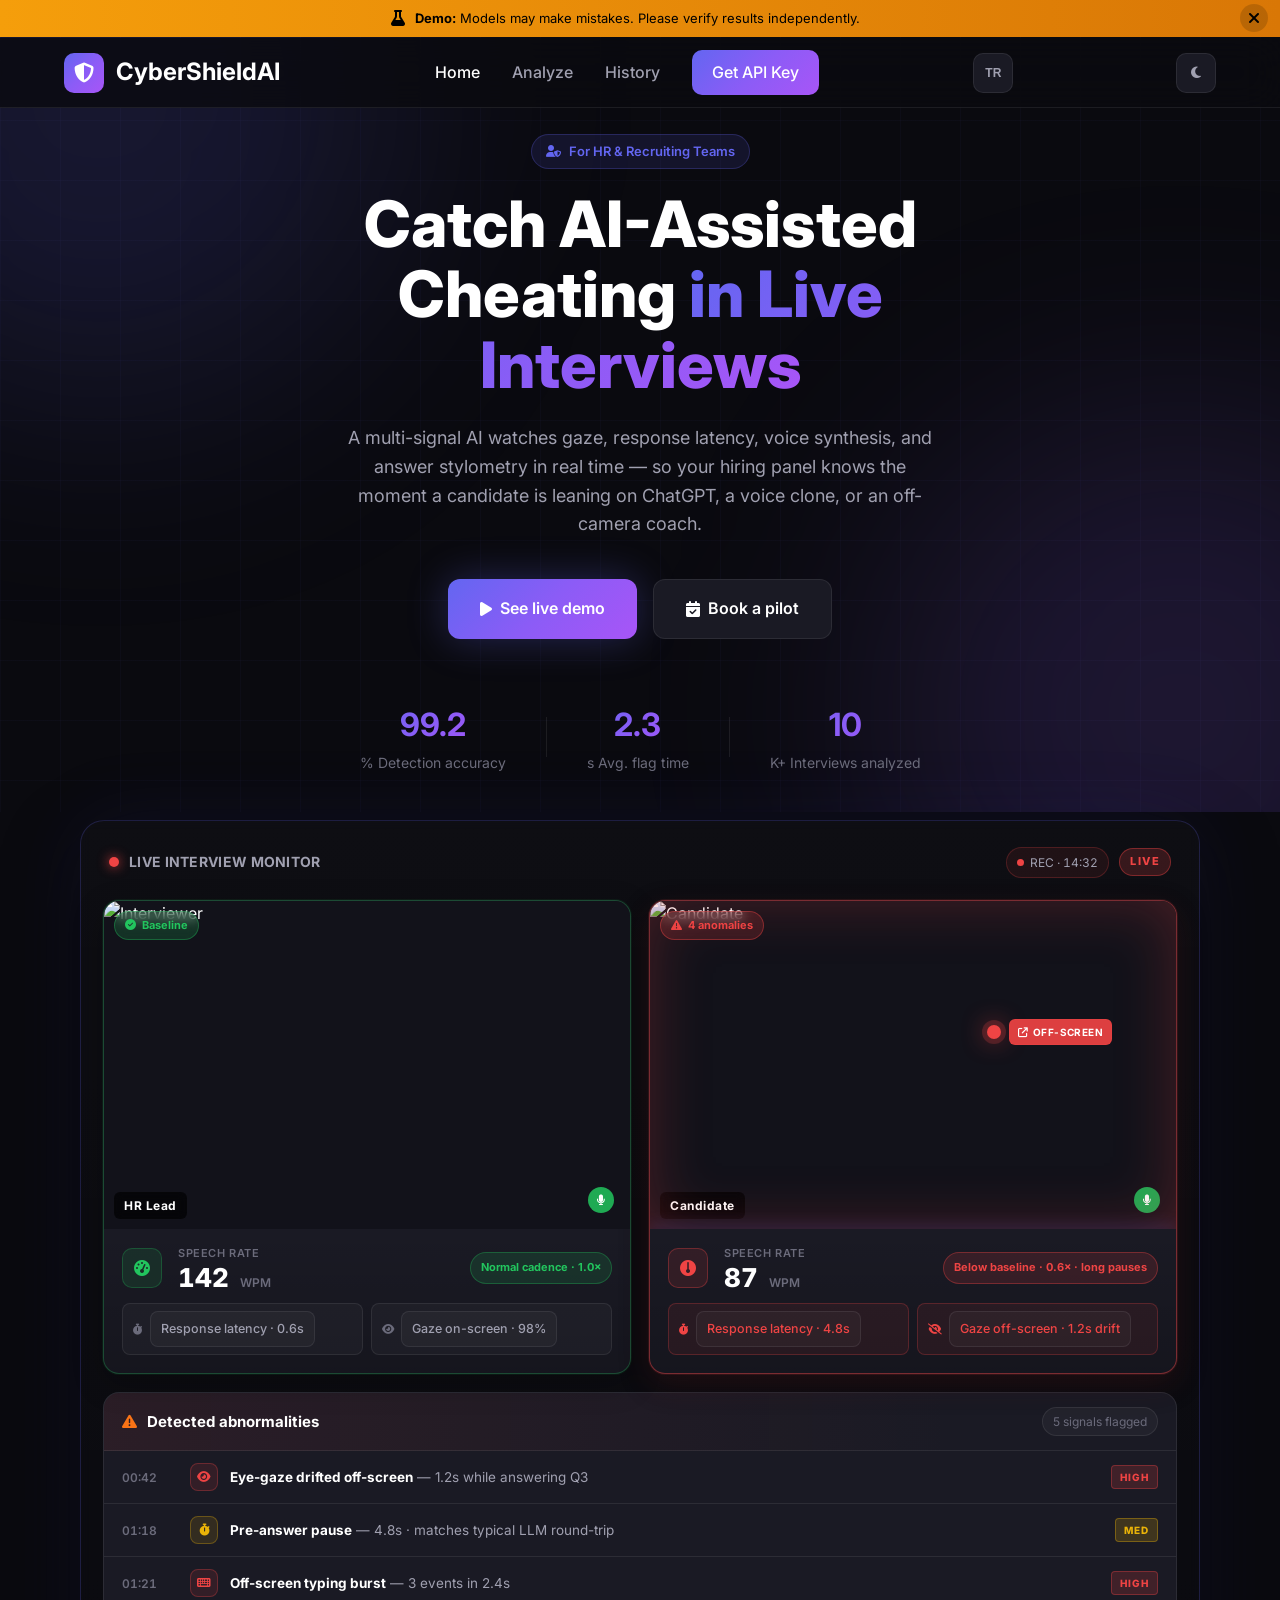
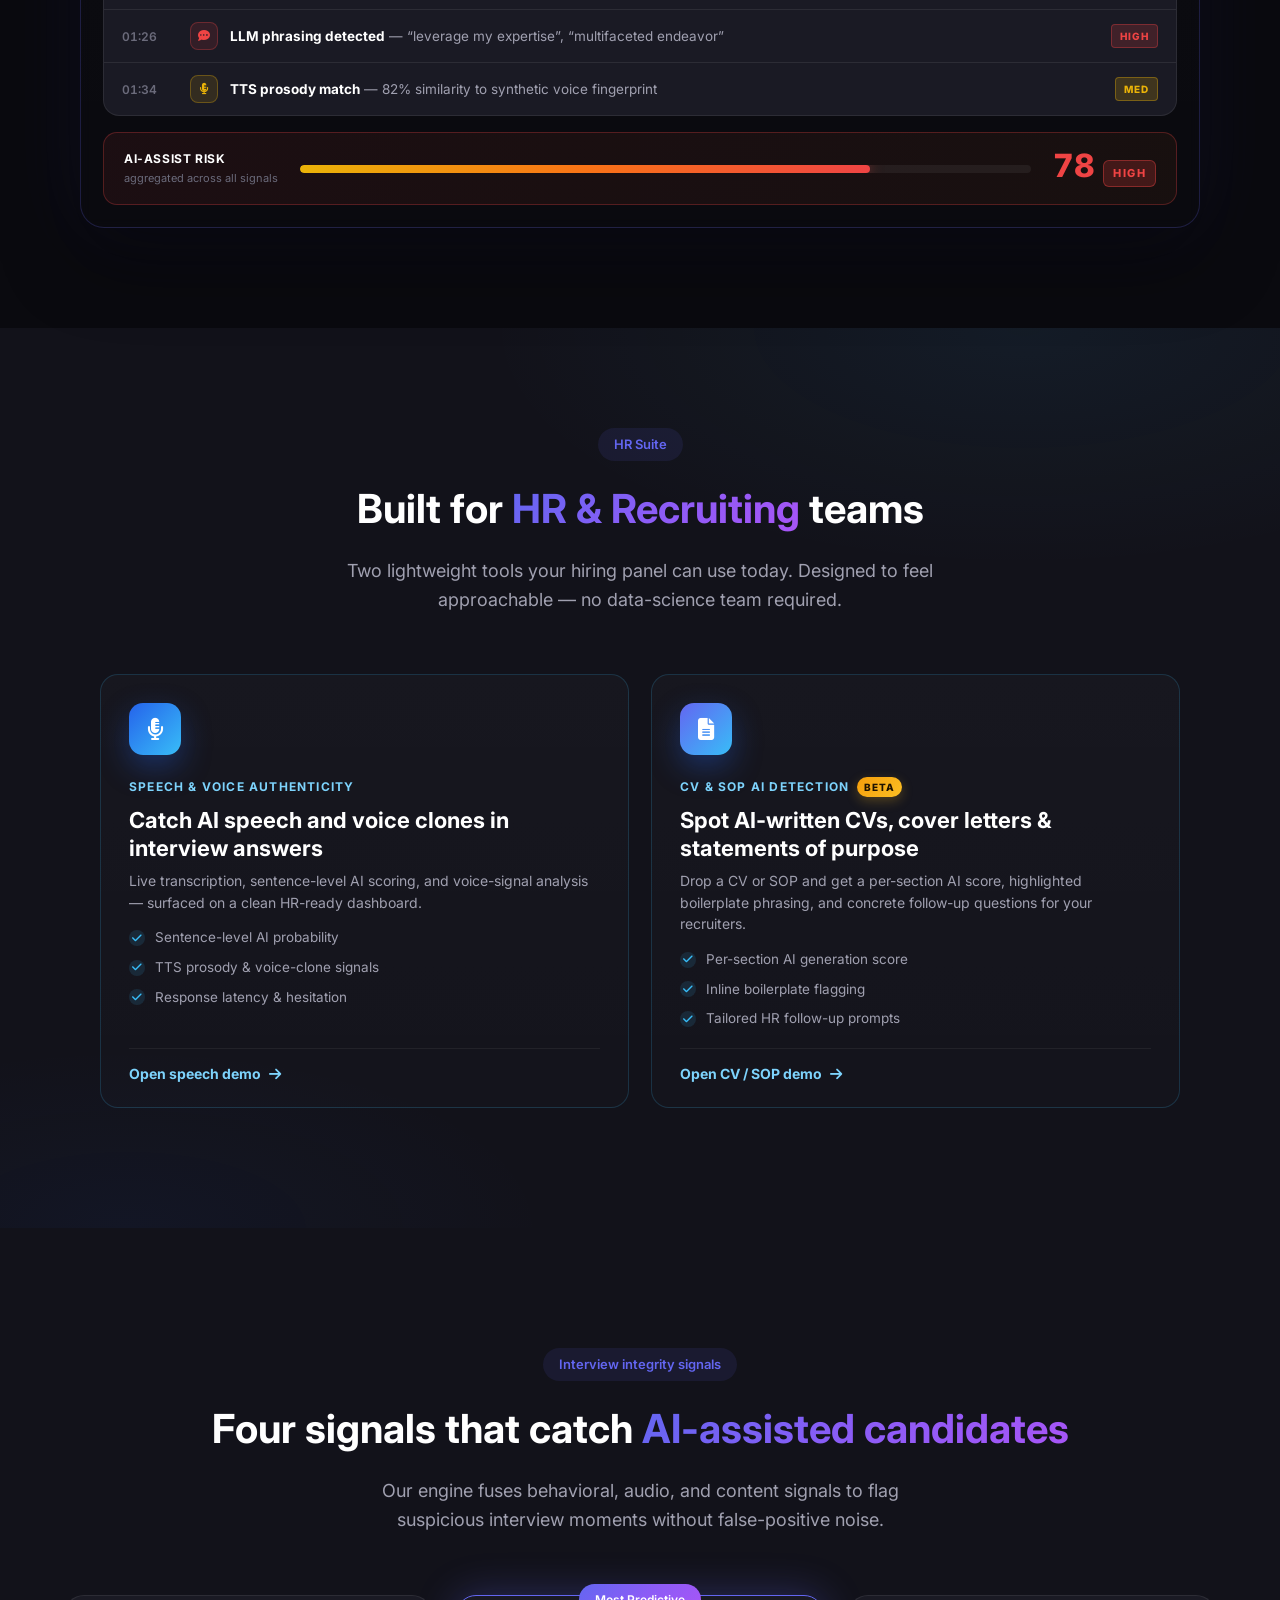
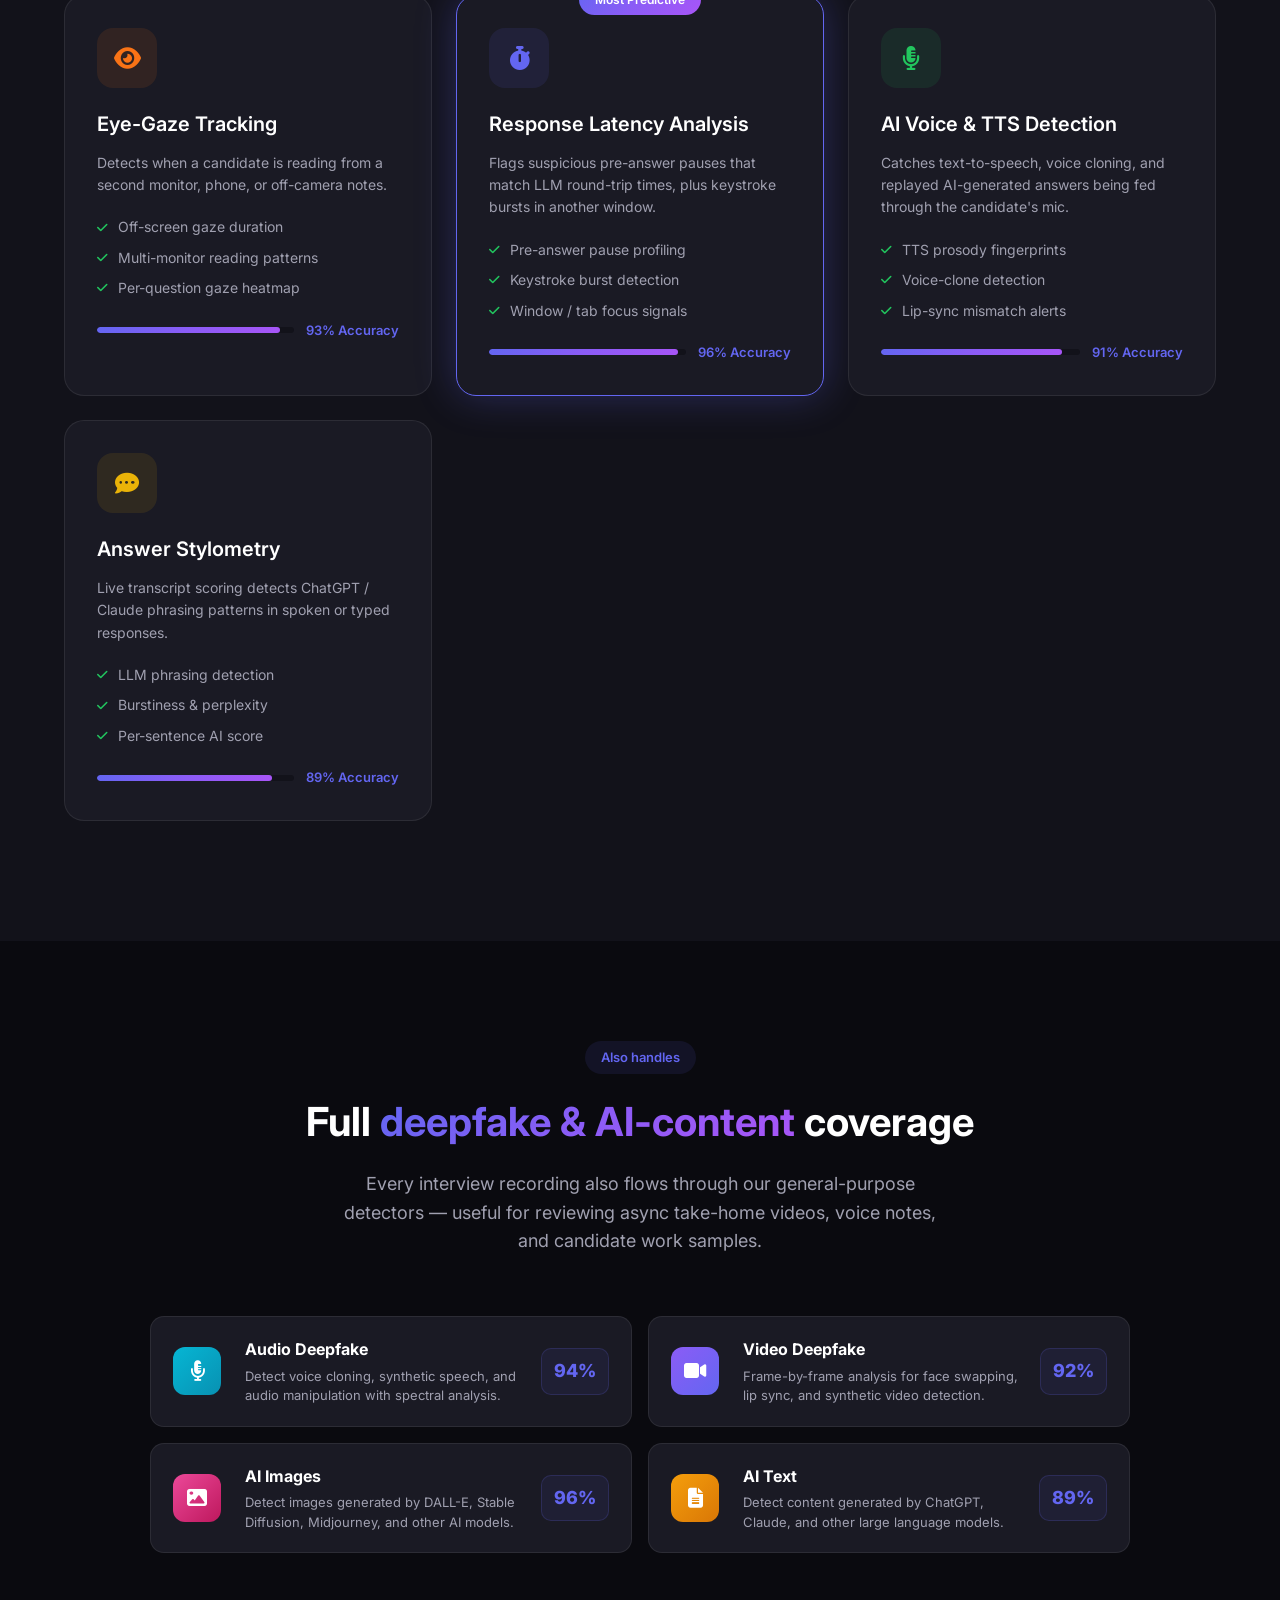
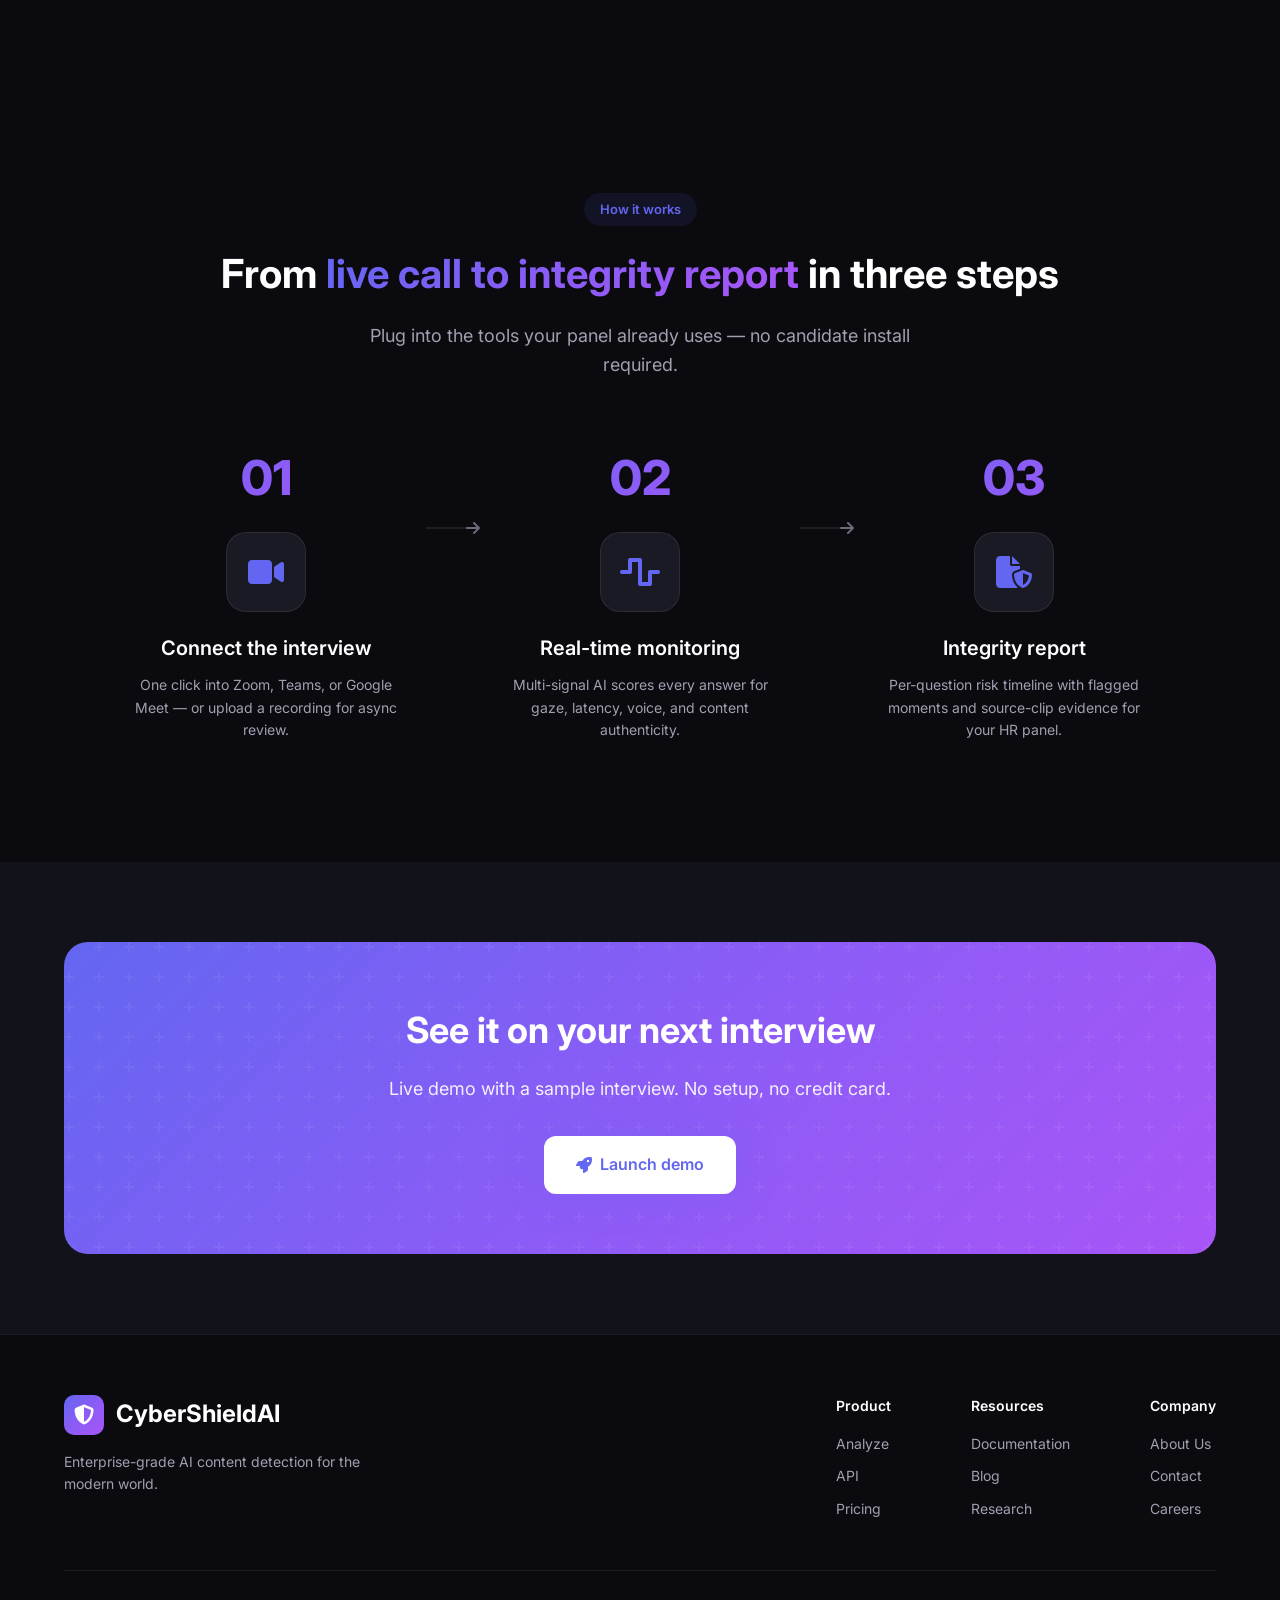
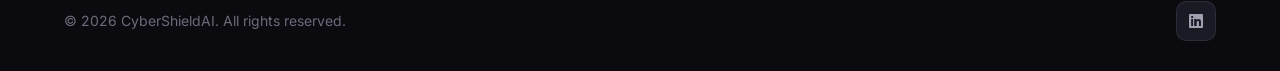
==== commit a433f478: "Move HR Suite promo above features; make new sections bilingual - Reorder homepage: HR Suite now app" ====
--- a/index.html
+++ b/index.html
@@ -110,23 +110,23 @@
                         <div class="tile-feed">
                             <img src="https://images.unsplash.com/photo-1573497019940-1c28c88b4f3e?w=600&h=400&fit=crop&crop=faces" alt="Interviewer">
                             <div class="tile-feed-overlay">
-                                <span class="tile-name">HR Lead</span>
+                                <span class="tile-name" data-i18n="panel.role1">HR Lead</span>
                                 <span class="tile-mic on"><i class="fas fa-microphone"></i></span>
                             </div>
-                            <span class="tile-pill ok"><i class="fas fa-check-circle"></i> Baseline</span>
+                            <span class="tile-pill ok"><i class="fas fa-check-circle"></i> <span data-i18n="monitor.pill.baseline">Baseline</span></span>
                         </div>
                         <div class="tile-metrics">
                             <div class="tile-speed">
                                 <span class="speed-icon"><i class="fas fa-gauge-high"></i></span>
                                 <div class="speed-text">
-                                    <span class="speed-label">Speech rate</span>
-                                    <span class="speed-value">142 <small>WPM</small></span>
+                                    <span class="speed-label" data-i18n="monitor.speechRate">Speech rate</span>
+                                    <span class="speed-value">142 <small data-i18n="monitor.wpm">WPM</small></span>
                                 </div>
-                                <span class="speed-tag ok">Normal cadence · 1.0×</span>
+                                <span class="speed-tag ok" data-i18n="monitor.speed.ok">Normal cadence · 1.0×</span>
                             </div>
                             <div class="tile-sub-metrics">
-                                <span><i class="fas fa-stopwatch"></i> Response latency · 0.6s</span>
-                                <span><i class="fas fa-eye"></i> Gaze on-screen · 98%</span>
+                                <span><i class="fas fa-stopwatch"></i> <span data-i18n="monitor.latency.ok">Response latency · 0.6s</span></span>
+                                <span><i class="fas fa-eye"></i> <span data-i18n="monitor.gaze.ok">Gaze on-screen · 98%</span></span>
                             </div>
                         </div>
                     </div>
@@ -138,26 +138,26 @@
                             <div class="scan-line"></div>
                             <div class="gaze-marker">
                                 <span class="gaze-dot"></span>
-                                <span class="gaze-arrow"><i class="fas fa-arrow-up-right-from-square"></i> off-screen</span>
+                                <span class="gaze-arrow"><i class="fas fa-arrow-up-right-from-square"></i> <span data-i18n="monitor.offscreen">off-screen</span></span>
                             </div>
                             <div class="tile-feed-overlay">
-                                <span class="tile-name">Candidate</span>
+                                <span class="tile-name" data-i18n="panel.candidate">Candidate</span>
                                 <span class="tile-mic on"><i class="fas fa-microphone"></i></span>
                             </div>
-                            <span class="tile-pill bad"><i class="fas fa-triangle-exclamation"></i> 4 anomalies</span>
+                            <span class="tile-pill bad"><i class="fas fa-triangle-exclamation"></i> <span data-i18n="monitor.pill.anomalies">4 anomalies</span></span>
                         </div>
                         <div class="tile-metrics">
                             <div class="tile-speed">
                                 <span class="speed-icon danger"><i class="fas fa-gauge-simple"></i></span>
                                 <div class="speed-text">
-                                    <span class="speed-label">Speech rate</span>
-                                    <span class="speed-value">87 <small>WPM</small></span>
+                                    <span class="speed-label" data-i18n="monitor.speechRate">Speech rate</span>
+                                    <span class="speed-value">87 <small data-i18n="monitor.wpm">WPM</small></span>
                                 </div>
-                                <span class="speed-tag bad">Below baseline · 0.6× · long pauses</span>
+                                <span class="speed-tag bad" data-i18n="monitor.speed.bad">Below baseline · 0.6× · long pauses</span>
                             </div>
                             <div class="tile-sub-metrics">
-                                <span class="danger"><i class="fas fa-stopwatch"></i> Response latency · 4.8s</span>
-                                <span class="danger"><i class="fas fa-eye-slash"></i> Gaze off-screen · 1.2s drift</span>
+                                <span class="danger"><i class="fas fa-stopwatch"></i> <span data-i18n="monitor.latency.bad">Response latency · 4.8s</span></span>
+                                <span class="danger"><i class="fas fa-eye-slash"></i> <span data-i18n="monitor.gaze.bad">Gaze off-screen · 1.2s drift</span></span>
                             </div>
                         </div>
                     </div>
@@ -166,39 +166,39 @@
                 <!-- Detected abnormalities -->
                 <div class="monitor-abnormalities">
                     <div class="abn-header">
-                        <h3><i class="fas fa-triangle-exclamation"></i> Detected abnormalities</h3>
-                        <span class="abn-count">5 signals flagged</span>
+                        <h3><i class="fas fa-triangle-exclamation"></i> <span data-i18n="monitor.abn.title">Detected abnormalities</span></h3>
+                        <span class="abn-count" data-i18n="monitor.abn.count">5 signals flagged</span>
                     </div>
                     <ul class="abn-list">
                         <li class="high">
                             <span class="abn-time">00:42</span>
                             <span class="abn-icon"><i class="fas fa-eye"></i></span>
-                            <span class="abn-text"><strong>Eye-gaze drifted off-screen</strong> — 1.2s while answering Q3</span>
-                            <span class="abn-sev high">HIGH</span>
+                            <span class="abn-text" data-i18n="monitor.abn.gaze"><strong>Eye-gaze drifted off-screen</strong> — 1.2s while answering Q3</span>
+                            <span class="abn-sev high" data-i18n="monitor.sev.high">HIGH</span>
                         </li>
                         <li class="medium">
                             <span class="abn-time">01:18</span>
                             <span class="abn-icon"><i class="fas fa-stopwatch"></i></span>
-                            <span class="abn-text"><strong>Pre-answer pause</strong> — 4.8s · matches typical LLM round-trip</span>
-                            <span class="abn-sev medium">MED</span>
+                            <span class="abn-text" data-i18n="monitor.abn.latency"><strong>Pre-answer pause</strong> — 4.8s · matches typical LLM round-trip</span>
+                            <span class="abn-sev medium" data-i18n="monitor.sev.medium">MED</span>
                         </li>
                         <li class="high">
                             <span class="abn-time">01:21</span>
                             <span class="abn-icon"><i class="fas fa-keyboard"></i></span>
-                            <span class="abn-text"><strong>Off-screen typing burst</strong> — 3 events in 2.4s</span>
-                            <span class="abn-sev high">HIGH</span>
+                            <span class="abn-text" data-i18n="monitor.abn.typing"><strong>Off-screen typing burst</strong> — 3 events in 2.4s</span>
+                            <span class="abn-sev high" data-i18n="monitor.sev.high">HIGH</span>
                         </li>
                         <li class="high">
                             <span class="abn-time">01:26</span>
                             <span class="abn-icon"><i class="fas fa-comment-dots"></i></span>
-                            <span class="abn-text"><strong>LLM phrasing detected</strong> — “leverage my expertise”, “multifaceted endeavor”</span>
-                            <span class="abn-sev high">HIGH</span>
+                            <span class="abn-text" data-i18n="monitor.abn.phrasing"><strong>LLM phrasing detected</strong> — “leverage my expertise”, “multifaceted endeavor”</span>
+                            <span class="abn-sev high" data-i18n="monitor.sev.high">HIGH</span>
                         </li>
                         <li class="medium">
                             <span class="abn-time">01:34</span>
                             <span class="abn-icon"><i class="fas fa-microphone-lines"></i></span>
-                            <span class="abn-text"><strong>TTS prosody match</strong> — 82% similarity to synthetic voice fingerprint</span>
-                            <span class="abn-sev medium">MED</span>
+                            <span class="abn-text" data-i18n="monitor.abn.tts"><strong>TTS prosody match</strong> — 82% similarity to synthetic voice fingerprint</span>
+                            <span class="abn-sev medium" data-i18n="monitor.sev.medium">MED</span>
                         </li>
                     </ul>
                 </div>
@@ -207,7 +207,7 @@
                 <div class="monitor-risk">
                     <div class="risk-left">
                         <span class="risk-label" data-i18n="panel.risk.label">AI-Assist Risk</span>
-                        <span class="risk-sublabel">aggregated across all signals</span>
+                        <span class="risk-sublabel" data-i18n="monitor.risk.sub">aggregated across all signals</span>
                     </div>
                     <div class="risk-bar-wrap">
                         <div class="risk-bar"><div class="risk-bar-fill"></div></div>
@@ -217,6 +217,55 @@
                         <span class="risk-level" data-i18n="panel.risk.level">HIGH</span>
                     </div>
                 </div>
+            </div>
+        </div>
+    </section>
+
+    <!-- HR Suite — links to the two new HR-focused demos -->
+    <section class="hr-suite-promo" id="hr-suite">
+        <div class="container">
+            <div class="section-header">
+                <span class="section-badge" data-i18n="hrsuite.badge">HR Suite</span>
+                <h2 data-i18n="hrsuite.title">Built for <span class="gradient-text">HR &amp; Recruiting</span> teams</h2>
+                <p data-i18n="hrsuite.subtitle">Two lightweight tools your hiring panel can use today. Designed to feel approachable — no data-science team required.</p>
+            </div>
+
+            <div class="hr-suite-grid">
+                <a href="speech.html" class="hr-suite-card">
+                    <div class="hr-suite-card-icon"><i class="fas fa-microphone-lines"></i></div>
+                    <div class="hr-suite-card-body">
+                        <span class="hr-suite-card-eyebrow" data-i18n="hrsuite.speech.eyebrow">Speech &amp; voice authenticity</span>
+                        <h3 data-i18n="hrsuite.speech.title">Catch AI speech and voice clones in interview answers</h3>
+                        <p data-i18n="hrsuite.speech.desc">Live transcription, sentence-level AI scoring, and voice-signal analysis — surfaced on a clean HR-ready dashboard.</p>
+                        <ul class="hr-suite-card-list">
+                            <li><i class="fas fa-check"></i> <span data-i18n="hrsuite.speech.item1">Sentence-level AI probability</span></li>
+                            <li><i class="fas fa-check"></i> <span data-i18n="hrsuite.speech.item2">TTS prosody &amp; voice-clone signals</span></li>
+                            <li><i class="fas fa-check"></i> <span data-i18n="hrsuite.speech.item3">Response latency &amp; hesitation</span></li>
+                        </ul>
+                    </div>
+                    <div class="hr-suite-card-cta">
+                        <span data-i18n="hrsuite.speech.cta">Open speech demo</span>
+                        <i class="fas fa-arrow-right"></i>
+                    </div>
+                </a>
+
+                <a href="cv-check.html" class="hr-suite-card">
+                    <div class="hr-suite-card-icon alt"><i class="fas fa-file-lines"></i></div>
+                    <div class="hr-suite-card-body">
+                        <span class="hr-suite-card-eyebrow" data-i18n="hrsuite.cv.eyebrow">CV &amp; SOP AI detection <span class="hr-suite-beta">BETA</span></span>
+                        <h3 data-i18n="hrsuite.cv.title">Spot AI-written CVs, cover letters &amp; statements of purpose</h3>
+                        <p data-i18n="hrsuite.cv.desc">Drop a CV or SOP and get a per-section AI score, highlighted boilerplate phrasing, and concrete follow-up questions for your recruiters.</p>
+                        <ul class="hr-suite-card-list">
+                            <li><i class="fas fa-check"></i> <span data-i18n="hrsuite.cv.item1">Per-section AI generation score</span></li>
+                            <li><i class="fas fa-check"></i> <span data-i18n="hrsuite.cv.item2">Inline boilerplate flagging</span></li>
+                            <li><i class="fas fa-check"></i> <span data-i18n="hrsuite.cv.item3">Tailored HR follow-up prompts</span></li>
+                        </ul>
+                    </div>
+                    <div class="hr-suite-card-cta">
+                        <span data-i18n="hrsuite.cv.cta">Open CV / SOP demo</span>
+                        <i class="fas fa-arrow-right"></i>
+                    </div>
+                </a>
             </div>
         </div>
     </section>
@@ -352,55 +401,6 @@
         </div>
     </section>
 
-    <!-- HR Suite — links to the two new HR-focused demos -->
-    <section class="hr-suite-promo" id="hr-suite">
-        <div class="container">
-            <div class="section-header">
-                <span class="section-badge">HR Suite</span>
-                <h2>Built for <span class="gradient-text">HR &amp; Recruiting</span> teams</h2>
-                <p>Two lightweight tools your hiring panel can use today. Designed to feel approachable — no data-science team required.</p>
-            </div>
-
-            <div class="hr-suite-grid">
-                <a href="speech.html" class="hr-suite-card">
-                    <div class="hr-suite-card-icon"><i class="fas fa-microphone-lines"></i></div>
-                    <div class="hr-suite-card-body">
-                        <span class="hr-suite-card-eyebrow">Speech &amp; voice authenticity</span>
-                        <h3>Catch AI speech and voice clones in interview answers</h3>
-                        <p>Live transcription, sentence-level AI scoring, and voice-signal analysis — surfaced on a clean HR-ready dashboard.</p>
-                        <ul class="hr-suite-card-list">
-                            <li><i class="fas fa-check"></i> Sentence-level AI probability</li>
-                            <li><i class="fas fa-check"></i> TTS prosody &amp; voice-clone signals</li>
-                            <li><i class="fas fa-check"></i> Response latency &amp; hesitation</li>
-                        </ul>
-                    </div>
-                    <div class="hr-suite-card-cta">
-                        <span>Open speech demo</span>
-                        <i class="fas fa-arrow-right"></i>
-                    </div>
-                </a>
-
-                <a href="cv-check.html" class="hr-suite-card">
-                    <div class="hr-suite-card-icon alt"><i class="fas fa-file-lines"></i></div>
-                    <div class="hr-suite-card-body">
-                        <span class="hr-suite-card-eyebrow">CV &amp; SOP AI detection <span class="hr-suite-beta">BETA</span></span>
-                        <h3>Spot AI-written CVs, cover letters &amp; statements of purpose</h3>
-                        <p>Drop a CV or SOP and get a per-section AI score, highlighted boilerplate phrasing, and concrete follow-up questions for your recruiters.</p>
-                        <ul class="hr-suite-card-list">
-                            <li><i class="fas fa-check"></i> Per-section AI generation score</li>
-                            <li><i class="fas fa-check"></i> Inline boilerplate flagging</li>
-                            <li><i class="fas fa-check"></i> Tailored HR follow-up prompts</li>
-                        </ul>
-                    </div>
-                    <div class="hr-suite-card-cta">
-                        <span>Open CV / SOP demo</span>
-                        <i class="fas fa-arrow-right"></i>
-                    </div>
-                </a>
-            </div>
-        </div>
-    </section>
-
     <!-- How It Works -->
     <section class="how-it-works">
         <div class="container">
